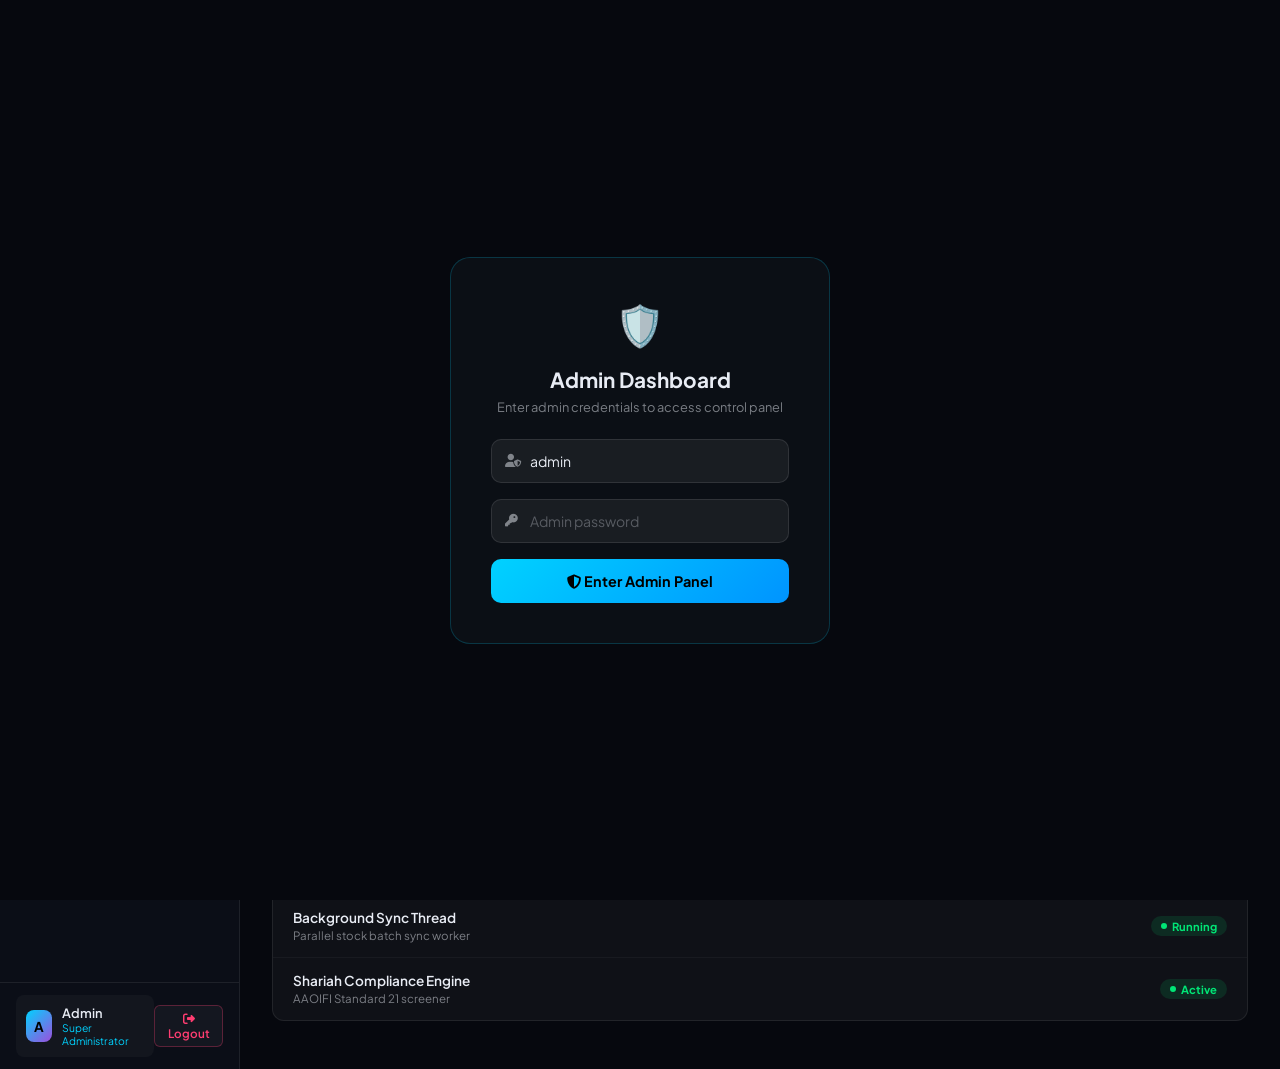
==== static/admin.html @ 538f329a "feat: Angel One WebSocket live streaming integration, secure admin credential storage, auto-populati" ====
<!DOCTYPE html>
<html lang="en">
<head>
    <meta charset="UTF-8">
    <meta name="viewport" content="width=device-width, initial-scale=1.0">
    <title>Admin Dashboard | Shariah Terminal</title>
    <link rel="preconnect" href="https://fonts.googleapis.com">
    <link href="https://fonts.googleapis.com/css2?family=Plus+Jakarta+Sans:wght@300;400;500;600;700;800&family=JetBrains+Mono:wght@400;500;600&display=swap" rel="stylesheet">
    <link rel="stylesheet" href="https://cdnjs.cloudflare.com/ajax/libs/font-awesome/6.4.0/css/all.min.css">
    <style>
        * { margin: 0; padding: 0; box-sizing: border-box; }
        :root {
            --bg: #06080e;
            --sidebar-bg: #0b0e17;
            --card: rgba(255,255,255,0.04);
            --card-border: rgba(255,255,255,0.08);
            --accent: #00d2ff;
            --green: #00e676;
            --red: #ff3d71;
            --purple: #9d4edd;
            --gold: #f9c74f;
            --text: #e8ecf4;
            --text-dim: rgba(232,236,244,0.5);
            --radius: 12px;
        }
        body {
            font-family: 'Plus Jakarta Sans', sans-serif;
            background: var(--bg);
            color: var(--text);
            min-height: 100vh;
            display: flex;
        }
        /* Login Gate Overlay */
        #adminLoginGate {
            position: fixed;
            inset: 0;
            background: var(--bg);
            z-index: 9999;
            display: flex;
            align-items: center;
            justify-content: center;
        }
        .admin-login-box {
            background: rgba(13, 17, 23, 0.9);
            border: 1px solid rgba(0, 210, 255, 0.2);
            border-radius: 20px;
            padding: 40px;
            width: 380px;
            text-align: center;
            backdrop-filter: blur(20px);
        }
        .admin-login-box h2 { font-size: 1.3rem; margin-bottom: 6px; }
        .admin-login-box p { font-size: 0.8rem; color: var(--text-dim); margin-bottom: 24px; }
        .admin-login-box .logo { font-size: 2.5rem; margin-bottom: 16px; }
        .admin-field {
            position: relative;
            margin-bottom: 16px;
        }
        .admin-field i { position: absolute; left: 14px; top: 50%; transform: translateY(-50%); color: var(--text-dim); font-size: 0.8rem; }
        .admin-field input {
            width: 100%;
            padding: 12px 14px 12px 38px;
            background: rgba(255,255,255,0.06);
            border: 1px solid rgba(255,255,255,0.1);
            border-radius: 10px;
            color: var(--text);
            font-family: inherit;
            font-size: 0.88rem;
            outline: none;
        }
        .admin-field input:focus { border-color: rgba(0, 210, 255, 0.4); }
        .admin-field input::placeholder { color: rgba(232,236,244,0.3); }
        .btn-admin-login {
            width: 100%;
            padding: 13px;
            background: linear-gradient(135deg, #00d2ff, #0094ff);
            border: none;
            border-radius: 10px;
            font-family: inherit;
            font-size: 0.9rem;
            font-weight: 700;
            color: #000;
            cursor: pointer;
            transition: all 0.2s;
        }
        .btn-admin-login:hover { transform: translateY(-2px); box-shadow: 0 8px 25px rgba(0,210,255,0.3); }
        .admin-err { font-size: 0.78rem; color: var(--red); margin-top: 12px; display: none; }
        /* Sidebar */
        .sidebar {
            width: 240px;
            min-height: 100vh;
            background: var(--sidebar-bg);
            border-right: 1px solid var(--card-border);
            display: flex;
            flex-direction: column;
            flex-shrink: 0;
        }
        .sidebar-brand {
            padding: 20px 20px 16px;
            border-bottom: 1px solid var(--card-border);
        }
        .sidebar-brand h1 { font-size: 1rem; font-weight: 800; letter-spacing: 0.04em; }
        .sidebar-brand h1 span { color: var(--accent); }
        .sidebar-brand p { font-size: 0.68rem; color: var(--text-dim); margin-top: 2px; }
        .sidebar-nav {
            padding: 12px 0;
            flex: 1;
        }
        .nav-section-label {
            font-size: 0.62rem;
            font-weight: 700;
            color: rgba(255,255,255,0.25);
            letter-spacing: 0.1em;
            text-transform: uppercase;
            padding: 12px 20px 6px;
        }
        .nav-item {
            display: flex;
            align-items: center;
            gap: 12px;
            padding: 10px 20px;
            font-size: 0.83rem;
            font-weight: 500;
            color: var(--text-dim);
            cursor: pointer;
            border-left: 3px solid transparent;
            transition: all 0.2s;
        }
        .nav-item:hover { background: rgba(255,255,255,0.04); color: var(--text); }
        .nav-item.active { color: var(--accent); border-left-color: var(--accent); background: rgba(0, 210, 255, 0.06); }
        .nav-item i { width: 16px; text-align: center; }
        .nav-badge {
            margin-left: auto;
            background: rgba(0, 210, 255, 0.15);
            color: var(--accent);
            font-size: 0.65rem;
            font-weight: 700;
            padding: 2px 7px;
            border-radius: 20px;
        }
        .nav-badge.red { background: rgba(255, 61, 113, 0.15); color: var(--red); }
        .nav-badge.green { background: rgba(0, 230, 118, 0.15); color: var(--green); }
        /* Sidebar footer */
        .sidebar-footer {
            padding: 16px 20px;
            border-top: 1px solid var(--card-border);
        }
        .admin-user-tag {
            display: flex;
            align-items: center;
            gap: 10px;
            padding: 10px;
            background: rgba(255,255,255,0.03);
            border-radius: 8px;
        }
        .admin-avatar { width: 32px; height: 32px; border-radius: 8px; background: linear-gradient(135deg, var(--accent), var(--purple)); display: flex; align-items: center; justify-content: center; font-size: 0.85rem; font-weight: 700; color: #000; }
        .admin-user-info .name { font-size: 0.8rem; font-weight: 600; }
        .admin-user-info .role { font-size: 0.65rem; color: var(--accent); }
        /* Main area */
        .main-content {
            flex: 1;
            overflow-y: auto;
            padding: 28px 32px;
            min-height: 100vh;
        }
        /* Page header */
        .page-header {
            display: flex;
            align-items: center;
            justify-content: space-between;
            margin-bottom: 28px;
        }
        .page-header h2 { font-size: 1.4rem; font-weight: 800; }
        .page-header p { font-size: 0.8rem; color: var(--text-dim); margin-top: 4px; }
        /* Sections */
        .admin-section { display: none; }
        .admin-section.active { display: block; }
        /* Stats cards */
        .stats-grid { display: grid; grid-template-columns: repeat(auto-fit, minmax(200px, 1fr)); gap: 16px; margin-bottom: 28px; }
        .stat-card {
            background: var(--card);
            border: 1px solid var(--card-border);
            border-radius: var(--radius);
            padding: 20px;
            display: flex;
            align-items: center;
            gap: 16px;
        }
        .stat-icon { width: 44px; height: 44px; border-radius: 10px; display: flex; align-items: center; justify-content: center; font-size: 1.1rem; flex-shrink: 0; }
        .icon-blue { background: rgba(0, 210, 255, 0.12); color: var(--accent); }
        .icon-green { background: rgba(0, 230, 118, 0.12); color: var(--green); }
        .icon-red { background: rgba(255, 61, 113, 0.12); color: var(--red); }
        .icon-purple { background: rgba(157, 78, 221, 0.12); color: var(--purple); }
        .icon-gold { background: rgba(249, 199, 79, 0.12); color: var(--gold); }
        .stat-info .val { font-size: 1.6rem; font-weight: 800; font-family: 'JetBrains Mono', monospace; }
        .stat-info .lbl { font-size: 0.72rem; color: var(--text-dim); margin-top: 2px; }
        /* Tables */
        .admin-card {
            background: var(--card);
            border: 1px solid var(--card-border);
            border-radius: var(--radius);
            overflow: hidden;
            margin-bottom: 20px;
        }
        .admin-card-header {
            padding: 16px 20px;
            border-bottom: 1px solid var(--card-border);
            display: flex;
            align-items: center;
            justify-content: space-between;
        }
        .admin-card-header h3 { font-size: 0.95rem; font-weight: 700; }
        .admin-card-header p { font-size: 0.75rem; color: var(--text-dim); margin-top: 3px; }
        .admin-table { width: 100%; border-collapse: collapse; }
        .admin-table th {
            padding: 10px 16px;
            text-align: left;
            font-size: 0.7rem;
            font-weight: 700;
            text-transform: uppercase;
            letter-spacing: 0.07em;
            color: var(--text-dim);
            background: rgba(0,0,0,0.2);
            border-bottom: 1px solid var(--card-border);
        }
        .admin-table td {
            padding: 12px 16px;
            font-size: 0.82rem;
            border-bottom: 1px solid rgba(255,255,255,0.04);
            vertical-align: middle;
        }
        .admin-table tr:last-child td { border-bottom: none; }
        .admin-table tr:hover td { background: rgba(255,255,255,0.02); }
        /* Status badges */
        .status-pill {
            display: inline-flex;
            align-items: center;
            gap: 5px;
            padding: 3px 10px;
            border-radius: 20px;
            font-size: 0.7rem;
            font-weight: 700;
        }
        .status-active { background: rgba(0, 230, 118, 0.12); color: var(--green); }
        .status-pending { background: rgba(249, 199, 79, 0.12); color: var(--gold); }
        .status-blocked { background: rgba(255, 61, 113, 0.12); color: var(--red); }
        .status-dot { width: 6px; height: 6px; border-radius: 50%; background: currentColor; }
        /* Buttons */
        .btn-sm {
            padding: 5px 12px;
            border: 1px solid rgba(255,255,255,0.1);
            border-radius: 6px;
            background: rgba(255,255,255,0.04);
            color: var(--text);
            font-size: 0.73rem;
            font-weight: 600;
            cursor: pointer;
            font-family: inherit;
            transition: all 0.2s;
        }
        .btn-sm:hover { background: rgba(255,255,255,0.08); }
        .btn-sm.green { border-color: rgba(0, 230, 118, 0.3); color: var(--green); }
        .btn-sm.green:hover { background: rgba(0, 230, 118, 0.1); }
        .btn-sm.red { border-color: rgba(255, 61, 113, 0.3); color: var(--red); }
        .btn-sm.red:hover { background: rgba(255, 61, 113, 0.1); }
        .btn-sm.blue { border-color: rgba(0, 210, 255, 0.3); color: var(--accent); }
        .btn-sm.blue:hover { background: rgba(0, 210, 255, 0.1); }
        .btn-sm.purple { border-color: rgba(168, 85, 247, 0.4); color: #c084fc; }
        .btn-sm.purple:hover { background: rgba(168, 85, 247, 0.15); }
        /* Filter Pills */
        .filter-pill {
            padding: 6px 14px;
            background: rgba(255,255,255,0.04);
            border: 1px solid rgba(255,255,255,0.08);
            border-radius: 20px;
            color: var(--text-dim);
            font-size: 0.76rem;
            font-weight: 600;
            cursor: pointer;
            transition: all 0.2s;
            display: inline-flex;
            align-items: center;
            gap: 6px;
        }
        .filter-pill:hover { background: rgba(255,255,255,0.08); color: var(--text); }
        .filter-pill.active { background: rgba(0,210,255,0.15); border-color: var(--accent); color: #fff; }
        .filter-pill .badge { background: rgba(255,255,255,0.1); padding: 1px 6px; border-radius: 10px; font-size: 0.68rem; }
        /* Toggle switch */
        .toggle-switch {
            position: relative;
            display: inline-block;
            width: 40px;
            height: 22px;
        }
        .toggle-switch input { opacity: 0; width: 0; height: 0; }
        .toggle-slider {
            position: absolute;
            inset: 0;
            background: rgba(255,255,255,0.1);
            border-radius: 20px;
            cursor: pointer;
            transition: 0.3s;
        }
        .toggle-slider:before {
            content: '';
            position: absolute;
            width: 16px; height: 16px;
            left: 3px; top: 3px;
            background: rgba(255,255,255,0.6);
            border-radius: 50%;
            transition: 0.3s;
        }
        .toggle-switch input:checked + .toggle-slider { background: rgba(0, 230, 118, 0.4); }
        .toggle-switch input:checked + .toggle-slider:before { transform: translateX(18px); background: var(--green); }
        /* Form controls */
        .ctrl-row {
            display: flex;
            align-items: center;
            gap: 16px;
            padding: 14px 20px;
            border-bottom: 1px solid rgba(255,255,255,0.04);
        }
        .ctrl-row:last-child { border-bottom: none; }
        .ctrl-info { flex: 1; }
        .ctrl-info .ctrl-label { font-size: 0.85rem; font-weight: 600; }
        .ctrl-info .ctrl-desc { font-size: 0.72rem; color: var(--text-dim); margin-top: 2px; }
        .ctrl-action { min-width: 120px; display: flex; justify-content: flex-end; align-items: center; gap: 8px; }
        /* Number input */
        .num-input {
            width: 80px;
            padding: 6px 10px;
            background: rgba(255,255,255,0.06);
            border: 1px solid rgba(255,255,255,0.1);
            border-radius: 7px;
            color: var(--text);
            font-family: 'JetBrains Mono', monospace;
            font-size: 0.85rem;
            text-align: center;
            outline: none;
        }
        .num-input:focus { border-color: rgba(0, 210, 255, 0.4); }
        /* Select */
        .admin-select {
            padding: 6px 10px;
            background: rgba(255,255,255,0.06);
            border: 1px solid rgba(255,255,255,0.1);
            border-radius: 7px;
            color: var(--text);
            font-family: inherit;
            font-size: 0.82rem;
            outline: none;
        }
        /* Color coded indicators */
        .indicator-pill {
            display: inline-flex;
            align-items: center;
            gap: 5px;
            padding: 4px 10px;
            border-radius: 20px;
            font-size: 0.72rem;
            font-weight: 600;
            border: 1px solid rgba(255,255,255,0.1);
            background: rgba(255,255,255,0.04);
        }
        .indicator-pill.enabled { border-color: rgba(0, 230, 118, 0.3); background: rgba(0, 230, 118, 0.08); color: var(--green); }
        .indicator-pill.disabled { border-color: rgba(255, 61, 113, 0.2); color: var(--text-dim); }
        /* Modal */
        .admin-modal-overlay {
            position: fixed;
            inset: 0;
            background: rgba(0,0,0,0.7);
            z-index: 1000;
            display: none;
            align-items: center;
            justify-content: center;
        }
        .admin-modal-overlay.open { display: flex; }
        .admin-modal {
            background: #0d1117;
            border: 1px solid var(--card-border);
            border-radius: 16px;
            padding: 28px;
            width: 480px;
            max-height: 85vh;
            overflow-y: auto;
        }
        .admin-modal h3 { font-size: 1.1rem; margin-bottom: 20px; }
        .modal-field { margin-bottom: 14px; }
        .modal-field label { display: block; font-size: 0.75rem; color: var(--text-dim); margin-bottom: 5px; font-weight: 600; }
        .modal-field input, .modal-field select, .modal-field textarea {
            width: 100%;
            padding: 10px 12px;
            background: rgba(255,255,255,0.06);
            border: 1px solid rgba(255,255,255,0.1);
            border-radius: 8px;
            color: var(--text);
            font-family: inherit;
            font-size: 0.85rem;
            outline: none;
        }
        .modal-field textarea { resize: vertical; min-height: 80px; }
        .modal-actions { display: flex; gap: 10px; justify-content: flex-end; margin-top: 20px; }
        .btn-modal { padding: 9px 20px; border-radius: 8px; font-family: inherit; font-size: 0.85rem; font-weight: 700; cursor: pointer; transition: all 0.2s; border: none; }
        .btn-modal.primary { background: var(--accent); color: #000; }
        .btn-modal.primary:hover { box-shadow: 0 4px 15px rgba(0,210,255,0.3); }
        .btn-modal.cancel { background: rgba(255,255,255,0.06); color: var(--text); }
        /* Search bar */
        .admin-search-bar {
            position: relative;
            margin-bottom: 16px;
        }
        .admin-search-bar i { position: absolute; left: 12px; top: 50%; transform: translateY(-50%); color: var(--text-dim); font-size: 0.85rem; }
        .admin-search-bar input {
            width: 100%;
            padding: 10px 12px 10px 36px;
            background: rgba(255,255,255,0.05);
            border: 1px solid rgba(255,255,255,0.08);
            border-radius: 8px;
            color: var(--text);
            font-family: inherit;
            font-size: 0.85rem;
            outline: none;
        }
        /* Log terminal */
        .log-terminal {
            background: #020408;
            border: 1px solid rgba(0, 210, 255, 0.15);
            border-radius: 10px;
            padding: 16px;
            font-family: 'JetBrains Mono', monospace;
            font-size: 0.75rem;
            height: 300px;
            overflow-y: auto;
            line-height: 1.7;
        }
        .log-line { margin-bottom: 2px; }
        .log-line .ts { color: rgba(0, 210, 255, 0.5); }
        .log-line .msg { color: rgba(232,236,244,0.7); }
        .log-line .msg.error { color: var(--red); }
        .log-line .msg.success { color: var(--green); }
        /* Top bar */
        .main-topbar {
            display: flex;
            align-items: center;
            justify-content: space-between;
            background: var(--card);
            border: 1px solid var(--card-border);
            border-radius: var(--radius);
            padding: 12px 20px;
            margin-bottom: 24px;
        }
        .server-status { display: flex; align-items: center; gap: 8px; font-size: 0.8rem; }
        .status-dot-pulse { width: 8px; height: 8px; border-radius: 50%; background: var(--green); box-shadow: 0 0 0 2px rgba(0, 230, 118, 0.2); animation: pulse 2s infinite; }
        @keyframes pulse { 0%, 100% { box-shadow: 0 0 0 2px rgba(0, 230, 118, 0.2); } 50% { box-shadow: 0 0 0 6px rgba(0, 230, 118, 0.05); } }
        .topbar-actions { display: flex; gap: 8px; }
        .topbar-btn {
            padding: 7px 14px;
            background: rgba(255,255,255,0.05);
            border: 1px solid rgba(255,255,255,0.09);
            border-radius: 8px;
            color: var(--text);
            font-family: inherit;
            font-size: 0.78rem;
            font-weight: 600;
            cursor: pointer;
            transition: all 0.2s;
        }
        .topbar-btn:hover { background: rgba(255,255,255,0.09); }
        .topbar-btn.danger { border-color: rgba(255, 61, 113, 0.3); color: var(--red); }
        .topbar-btn.danger:hover { background: rgba(255, 61, 113, 0.1); }
        /* Tab button group */
        .btn-group { display: flex; gap: 1px; }
        .btn-group .btn-sm:first-child { border-radius: 6px 0 0 6px; }
        .btn-group .btn-sm:last-child { border-radius: 0 6px 6px 0; }
        .btn-group .btn-sm { border-radius: 0; }
        /* Scrollbar */
        ::-webkit-scrollbar { width: 5px; height: 5px; }
        ::-webkit-scrollbar-track { background: transparent; }
        ::-webkit-scrollbar-thumb { background: rgba(255,255,255,0.1); border-radius: 4px; }

        @media (max-width: 900px) {
            body {
                flex-direction: column;
                width: 100%;
                max-width: 100vw;
                overflow-x: hidden;
            }
            .sidebar {
                width: 100%;
                min-height: auto;
                border-right: none;
                border-bottom: 1px solid var(--card-border);
                position: sticky;
                top: 0;
                z-index: 100;
                background: var(--sidebar-bg);
            }
            .sidebar-brand {
                padding: 12px 16px;
                display: flex;
                align-items: center;
                justify-content: space-between;
            }
            .sidebar-nav {
                display: flex;
                flex-direction: row;
                overflow-x: auto;
                -webkit-overflow-scrolling: touch;
                padding: 4px 10px;
                gap: 4px;
                scrollbar-width: none;
            }
            .sidebar-nav::-webkit-scrollbar { display: none; }
            .nav-section-label { display: none; }
            .nav-item {
                padding: 6px 12px;
                font-size: 0.76rem;
                border-left: none;
                border-bottom: 2px solid transparent;
                border-radius: 6px;
                white-space: nowrap;
                flex-shrink: 0;
            }
            .nav-item.active {
                border-bottom-color: var(--accent);
                border-left-color: transparent;
            }
            .sidebar-footer { display: none; }
            .main-content {
                padding: 14px 10px;
                width: 100%;
                max-width: 100vw;
                overflow-x: hidden;
            }
            .main-topbar {
                flex-direction: column;
                align-items: stretch;
                gap: 10px;
                padding: 12px;
                margin-bottom: 16px;
            }
            .topbar-actions {
                width: 100%;
                display: flex;
                flex-wrap: wrap;
                justify-content: space-between;
            }
            .stats-grid {
                grid-template-columns: repeat(2, 1fr) !important;
                gap: 8px !important;
                margin-bottom: 16px !important;
            }
            .stat-card {
                padding: 12px !important;
            }
            .stat-val {
                font-size: 1.3rem !important;
            }
            .admin-card {
                overflow-x: auto;
                -webkit-overflow-scrolling: touch;
            }
            .admin-table {
                min-width: 600px;
            }
            .admin-login-box {
                width: 92vw;
                max-width: 380px;
                padding: 24px 16px;
            }
            .admin-modal-box {
                width: 95vw;
                max-width: 95vw;
                padding: 16px;
            }
        }
        @media (max-width: 480px) {
            .stats-grid {
                grid-template-columns: 1fr !important;
            }
            .ctrl-row {
                flex-direction: column;
                align-items: flex-start;
                gap: 10px;
            }
            .ctrl-action {
                width: 100%;
                justify-content: flex-start;
            }
        }
    </style>
</head>
<body>

<!-- Admin Login Gate -->
<div id="adminLoginGate">
    <div class="admin-login-box">
        <div class="logo">🛡️</div>
        <h2>Admin Dashboard</h2>
        <p>Enter admin credentials to access control panel</p>
        <div class="admin-field">
            <i class="fa-solid fa-user-shield"></i>
            <input type="text" id="adminUser" placeholder="Admin username" value="admin">
        </div>
        <div class="admin-field">
            <i class="fa-solid fa-key"></i>
            <input type="password" id="adminPass" placeholder="Admin password" onkeydown="if(event.key==='Enter') doAdminLogin()">
        </div>
        <button class="btn-admin-login" onclick="doAdminLogin()">
            <i class="fa-solid fa-shield-halved"></i> Enter Admin Panel
        </button>
        <p class="admin-err" id="adminErr">❌ Wrong credentials. Default: admin / admin@shariah123</p>
    </div>
</div>

<!-- Sidebar -->
<nav class="sidebar">
    <div class="sidebar-brand">
        <h1>SHARIAH <span>ADMIN</span></h1>
        <p>Control Panel v2.0</p>
    </div>
    <div class="sidebar-nav">
        <div class="nav-section-label">Overview</div>
        <div class="nav-item active" onclick="showSection('dashboard')">
            <i class="fa-solid fa-gauge-high"></i> Dashboard
        </div>

        <div class="nav-section-label">Users</div>
        <div class="nav-item" onclick="showSection('users')">
            <i class="fa-solid fa-users"></i> Client Accounts
            <span class="nav-badge" id="userCountBadge">0</span>
        </div>
        <div class="nav-item" onclick="showSection('pending')">
            <i class="fa-solid fa-user-clock"></i> Pending Requests
            <span class="nav-badge red" id="pendingCountBadge">0</span>
        </div>
        <div class="nav-item" onclick="showSection('pricing')">
            <i class="fa-solid fa-tags"></i> Plans & Coupons
        </div>

        <div class="nav-section-label">Terminal Control</div>
        <div class="nav-item" onclick="showSection('indicators')">
            <i class="fa-solid fa-chart-line"></i> Indicators Control
        </div>
        <div class="nav-item" onclick="showSection('access')">
            <i class="fa-solid fa-sliders"></i> Access Settings
        </div>
        <div class="nav-item" onclick="showSection('stocks')">
            <i class="fa-solid fa-list-check"></i> Stock Management
        </div>

        <div class="nav-section-label">System</div>
        <div class="nav-item" onclick="showSection('logs')">
            <i class="fa-solid fa-terminal"></i> Live Logs
        </div>
        <div class="nav-item" onclick="showSection('config')">
            <i class="fa-solid fa-gear"></i> Configuration
        </div>
    </div>
    <div class="sidebar-footer" style="display:flex; align-items:center; justify-content:space-between; padding: 12px 16px;">
        <div class="admin-user-tag" style="margin-bottom:0;">
            <div class="admin-avatar">A</div>
            <div class="admin-user-info">
                <div class="name" id="sidebarAdminUser">Admin</div>
                <div class="role">Super Administrator</div>
            </div>
        </div>
        <button onclick="doAdminLogout()" class="btn-sm red" title="Logout from Admin Panel" style="padding: 5px 10px; cursor:pointer;">
            <i class="fa-solid fa-right-from-bracket"></i> Logout
        </button>
    </div>
</nav>

<!-- Main Content -->
<div class="main-content">
    <!-- Top bar -->
    <div class="main-topbar">
        <div class="server-status">
            <div class="status-dot-pulse"></div>
            <span>Server Running • http://127.0.0.1:8000</span>
            <span style="color:var(--text-dim); margin-left: 8px;" id="stockCountDisplay">—</span>
        </div>
        <div class="topbar-actions">
            <button class="topbar-btn" onclick="refreshDashboard()"><i class="fa-solid fa-arrows-rotate"></i> Refresh</button>
            <button class="topbar-btn danger" onclick="if(confirm('Restart sync?')) fetch('/api/admin/restart_sync',{method:'POST',headers:{...adminHeaders()}}).then(()=>alert('Sync restarted'))"><i class="fa-solid fa-rotate"></i> Restart Sync</button>
            <button class="topbar-btn danger" onclick="doAdminLogout()" style="background:rgba(255,61,113,0.15); border-color:var(--red); color:var(--red);"><i class="fa-solid fa-right-from-bracket"></i> Logout</button>
        </div>
    </div>

    <!-- Dashboard Section -->
    <div class="admin-section active" id="section-dashboard">
        <div class="page-header">
            <div>
                <h2>Dashboard</h2>
                <p>Real-time overview of the Shariah Terminal system</p>
            </div>
        </div>

        <div class="stats-grid">
            <div class="stat-card">
                <div class="stat-icon icon-blue"><i class="fa-solid fa-users"></i></div>
                <div class="stat-info">
                    <div class="val" id="statTotalUsers">—</div>
                    <div class="lbl">Registered Users</div>
                </div>
            </div>
            <div class="stat-card">
                <div class="stat-icon icon-green"><i class="fa-solid fa-user-check"></i></div>
                <div class="stat-info">
                    <div class="val" id="statActiveUsers">—</div>
                    <div class="lbl">Active Users</div>
                </div>
            </div>
            <div class="stat-card">
                <div class="stat-icon icon-gold"><i class="fa-solid fa-user-clock"></i></div>
                <div class="stat-info">
                    <div class="val" id="statPendingUsers">—</div>
                    <div class="lbl">Pending Approval</div>
                </div>
            </div>
            <div class="stat-card">
                <div class="stat-icon icon-purple"><i class="fa-solid fa-shield-halved"></i></div>
                <div class="stat-info">
                    <div class="val" id="statHalalStocks">—</div>
                    <div class="lbl">Halal Stocks</div>
                </div>
            </div>
            <div class="stat-card" onclick="showSection('users'); setUserFilter('online', document.getElementById('pillUserOnline'));" style="cursor:pointer;" title="Click to view online users">
                <div class="stat-icon icon-green"><i class="fa-solid fa-wifi"></i></div>
                <div class="stat-info">
                    <div class="val" id="statOnlineUsers">0</div>
                    <div class="lbl">🟢 Online in Terminal</div>
                </div>
            </div>
            <div class="stat-card">
                <div class="stat-icon icon-blue"><i class="fa-solid fa-database"></i></div>
                <div class="stat-info">
                    <div class="val" id="statTotalStocks">—</div>
                    <div class="lbl">Total Stocks</div>
                </div>
            </div>
        </div>

        <!-- Live Active Users Card -->
        <div class="admin-card" style="margin-bottom: 20px;">
            <div class="admin-card-header">
                <div>
                    <h3><i class="fa-solid fa-circle" style="color: #00e676; font-size: 0.75rem;"></i> Active Terminal Users (Live Right Now)</h3>
                    <p>Clients currently logged in and actively viewing the live market terminal</p>
                </div>
                <button class="btn-sm green" onclick="loadUsers()"><i class="fa-solid fa-rotate"></i> Refresh</button>
            </div>
            <div id="liveOnlineUsersBox" style="padding: 16px 20px;">
                <div style="color:var(--text-dim); font-size:0.85rem;"><i class="fa-solid fa-moon"></i> Checking active users...</div>
            </div>
        </div>

        <!-- Quick actions -->
        <div class="admin-card" style="margin-bottom: 20px;">
            <div class="admin-card-header">
                <div>
                    <h3><i class="fa-solid fa-bolt" style="color: var(--gold);"></i> Quick Actions</h3>
                    <p>Common admin operations</p>
                </div>
            </div>
            <div style="padding: 20px; display: flex; gap: 12px; flex-wrap: wrap;">
                <button class="btn-sm blue" onclick="showSection('users')"><i class="fa-solid fa-users"></i> Manage Users</button>
                <button class="btn-sm green" onclick="showAddUser()"><i class="fa-solid fa-user-plus"></i> Add New User</button>
                <button class="btn-sm blue" onclick="showSection('indicators')"><i class="fa-solid fa-chart-line"></i> Control Indicators</button>
                <button class="btn-sm" onclick="showSection('logs')"><i class="fa-solid fa-terminal"></i> View Logs</button>
                <button class="btn-sm" onclick="syncStocks()"><i class="fa-solid fa-rotate"></i> Sync Stocks Now</button>
            </div>
        </div>

        <!-- System Status -->
        <div class="admin-card">
            <div class="admin-card-header">
                <div><h3>System Status</h3></div>
            </div>
            <div id="systemStatusRows">
                <div class="ctrl-row">
                    <div class="ctrl-info">
                        <div class="ctrl-label">Market Data Feed</div>
                        <div class="ctrl-desc">Yahoo Finance + NSE live price sync</div>
                    </div>
                    <div class="ctrl-action">
                        <span class="status-pill status-active" id="feedStatus"><span class="status-dot"></span> Live</span>
                    </div>
                </div>
                <div class="ctrl-row">
                    <div class="ctrl-info">
                        <div class="ctrl-label">Angel One SmartAPI</div>
                        <div class="ctrl-desc">WebSocket live tick feed</div>
                    </div>
                    <div class="ctrl-action">
                        <span class="status-pill status-pending" id="angelStatus"><span class="status-dot"></span> Not Connected</span>
                    </div>
                </div>
                <div class="ctrl-row">
                    <div class="ctrl-info">
                        <div class="ctrl-label">Background Sync Thread</div>
                        <div class="ctrl-desc">Parallel stock batch sync worker</div>
                    </div>
                    <div class="ctrl-action">
                        <span class="status-pill status-active"><span class="status-dot"></span> Running</span>
                    </div>
                </div>
                <div class="ctrl-row">
                    <div class="ctrl-info">
                        <div class="ctrl-label">Shariah Compliance Engine</div>
                        <div class="ctrl-desc">AAOIFI Standard 21 screener</div>
                    </div>
                    <div class="ctrl-action">
                        <span class="status-pill status-active"><span class="status-dot"></span> Active</span>
                    </div>
                </div>
            </div>
        </div>
    </div>

    <!-- Users Section -->
    <div class="admin-section" id="section-users">
        <div class="page-header">
            <div>
                <h2>Client Accounts & Subscriptions</h2>
                <p>Track Free Trials, Paid memberships, Live active users, and adjust client plan validity</p>
            </div>
            <button class="topbar-btn" onclick="showAddUser()"><i class="fa-solid fa-user-plus"></i> Add User</button>
        </div>

        <!-- User Category Filter Pills -->
        <div class="user-filter-pills" style="display: flex; gap: 8px; margin-bottom: 16px; flex-wrap: wrap;">
            <button class="filter-pill active" id="pillUserAll" onclick="setUserFilter('all', this)">All Users <span id="countAllUsers" class="badge">0</span></button>
            <button class="filter-pill" id="pillUserTrial" onclick="setUserFilter('trial', this)"><i class="fa-solid fa-seedling" style="color:var(--green);"></i> Free Trials <span id="countTrialUsers" class="badge">0</span></button>
            <button class="filter-pill" id="pillUserPaid" onclick="setUserFilter('paid', this)"><i class="fa-solid fa-credit-card" style="color:var(--accent);"></i> Paid Members <span id="countPaidUsers" class="badge">0</span></button>
            <button class="filter-pill" id="pillUserOnline" onclick="setUserFilter('online', this)"><i class="fa-solid fa-circle" style="color:#00e676; font-size:0.6rem;"></i> Online Now <span id="countOnlineUsers" class="badge">0</span></button>
            <button class="filter-pill" id="pillUserPending" onclick="setUserFilter('pending', this)"><i class="fa-solid fa-clock" style="color:var(--gold);"></i> Pending Approval <span id="countPendingUsers" class="badge">0</span></button>
            <button class="filter-pill" id="pillUserExpired" onclick="setUserFilter('expired', this)"><i class="fa-solid fa-ban" style="color:var(--red);"></i> Expired <span id="countExpiredUsers" class="badge">0</span></button>
        </div>

        <div class="admin-search-bar">
            <i class="fa-solid fa-magnifying-glass"></i>
            <input type="text" placeholder="Search users by name, email or phone..." oninput="filterUsers(this.value)">
        </div>
        <div class="admin-card">
            <table class="admin-table" id="usersTable">
                <thead>
                    <tr>
                        <th>User</th>
                        <th>Contact</th>
                        <th>Plan & Type</th>
                        <th>Validity / Days Left</th>
                        <th>Live Activity</th>
                        <th>Status</th>
                        <th>Actions</th>
                    </tr>
                </thead>
                <tbody id="usersTableBody">
                    <tr><td colspan="7" style="text-align:center; color:var(--text-dim); padding: 30px;">Loading users...</td></tr>
                </tbody>
            </table>
        </div>
    </div>

    <!-- Pending Section -->
    <div class="admin-section" id="section-pending">
        <div class="page-header">
            <div>
                <h2>Pending Requests</h2>
                <p>New users waiting for approval</p>
            </div>
        </div>
        <div class="admin-card">
            <div class="admin-card-header">
                <div><h3><i class="fa-solid fa-user-clock" style="color:var(--gold);"></i> Pending Registration Requests</h3></div>
            </div>
            <table class="admin-table">
                <thead>
                    <tr><th>Name</th><th>Email</th><th>Phone</th><th>Requested</th><th>Actions</th></tr>
                </thead>
                <tbody id="pendingTableBody">
                    <tr><td colspan="5" style="text-align:center; color:var(--text-dim); padding: 30px;">Loading...</td></tr>
                </tbody>
            </table>
        </div>

        <div class="admin-card" style="margin-top: 20px;">
            <div class="admin-card-header">
                <div><h3><i class="fa-solid fa-indian-rupee-sign" style="color:var(--green);"></i> Purchase Requests (Pricing Page)</h3>
                <p>Users who submitted plan purchase requests from the pricing page</p></div>
                <button class="btn-sm blue" onclick="loadPurchases()"><i class="fa-solid fa-rotate"></i> Refresh</button>
            </div>
            <table class="admin-table">
                <thead>
                    <tr><th>Name</th><th>Email</th><th>Plan</th><th>Amount</th><th>Date</th><th>Status</th><th>Actions</th></tr>
                </thead>
                <tbody id="purchasesTableBody">
                    <tr><td colspan="7" style="text-align:center; color:var(--text-dim); padding: 30px;">Loading...</td></tr>
                </tbody>
            </table>
        </div>
    </div>

    <!-- Plans & Coupons Section -->
    <div class="admin-section" id="section-pricing">
        <div class="page-header">
            <div>
                <h2>Plans & Pricing Management</h2>
                <p>Customize base subscription rates and manage discount coupons</p>
            </div>
            <button class="topbar-btn" onclick="saveAdminPricing()"><i class="fa-solid fa-floppy-disk"></i> Save Plan Prices</button>
        </div>

        <!-- Plan Prices Editor -->
        <div class="admin-card" style="margin-bottom: 24px;">
            <div class="admin-card-header">
                <div>
                    <h3><i class="fa-solid fa-tags" style="color: var(--accent);"></i> Base Plan Prices</h3>
                    <p>Prices displayed on the public /pricing page</p>
                </div>
            </div>
            <div style="padding: 20px; display: grid; grid-template-columns: repeat(auto-fit, minmax(220px, 1fr)); gap: 16px;">
                <!-- Free Trial -->
                <div style="background: rgba(255,255,255,0.03); border: 1px solid var(--card-border); border-radius: 10px; padding: 16px;">
                    <div style="font-weight: 700; color: var(--green); margin-bottom: 12px; font-size: 0.95rem;">🌱 Free Trial</div>
                    <label style="font-size: 0.72rem; color: var(--text-dim); display: block; margin-bottom: 4px;">Trial Duration (Days)</label>
                    <input type="number" id="priceTrialDays" value="7" style="width: 100%; padding: 8px 12px; background: var(--card-bg); color: var(--text); border: 1px solid var(--card-border); border-radius: 6px;">
                </div>

                <!-- Basic Plan -->
                <div style="background: rgba(255,255,255,0.03); border: 1px solid var(--card-border); border-radius: 10px; padding: 16px;">
                    <div style="font-weight: 700; color: var(--accent); margin-bottom: 12px; font-size: 0.95rem;">⚡ Basic Plan</div>
                    <label style="font-size: 0.72rem; color: var(--text-dim); display: block; margin-bottom: 4px;">Monthly Rate (₹)</label>
                    <input type="number" id="priceBasicMonthly" value="499" style="width: 100%; padding: 8px 12px; background: var(--card-bg); color: var(--text); border: 1px solid var(--card-border); border-radius: 6px; margin-bottom: 8px;">
                    <label style="font-size: 0.72rem; color: var(--text-dim); display: block; margin-bottom: 4px;">Yearly Rate (₹)</label>
                    <input type="number" id="priceBasicYearly" value="4188" style="width: 100%; padding: 8px 12px; background: var(--card-bg); color: var(--text); border: 1px solid var(--card-border); border-radius: 6px;">
                </div>

                <!-- Pro Plan -->
                <div style="background: rgba(255,255,255,0.03); border: 1px solid var(--card-border); border-radius: 10px; padding: 16px;">
                    <div style="font-weight: 700; color: var(--gold); margin-bottom: 12px; font-size: 0.95rem;">🏆 Pro Plan</div>
                    <label style="font-size: 0.72rem; color: var(--text-dim); display: block; margin-bottom: 4px;">Monthly Rate (₹)</label>
                    <input type="number" id="priceProMonthly" value="999" style="width: 100%; padding: 8px 12px; background: var(--card-bg); color: var(--text); border: 1px solid var(--card-border); border-radius: 6px; margin-bottom: 8px;">
                    <label style="font-size: 0.72rem; color: var(--text-dim); display: block; margin-bottom: 4px;">Yearly Rate (₹)</label>
                    <input type="number" id="priceProYearly" value="8388" style="width: 100%; padding: 8px 12px; background: var(--card-bg); color: var(--text); border: 1px solid var(--card-border); border-radius: 6px;">
                </div>

                <!-- Elite VIP Plan -->
                <div style="background: rgba(255,255,255,0.03); border: 1px solid var(--card-border); border-radius: 10px; padding: 16px;">
                    <div style="font-weight: 700; color: var(--purple); margin-bottom: 12px; font-size: 0.95rem;">💎 Elite VIP Plan</div>
                    <label style="font-size: 0.72rem; color: var(--text-dim); display: block; margin-bottom: 4px;">Monthly Rate (₹)</label>
                    <input type="number" id="priceEliteMonthly" value="1999" style="width: 100%; padding: 8px 12px; background: var(--card-bg); color: var(--text); border: 1px solid var(--card-border); border-radius: 6px; margin-bottom: 8px;">
                    <label style="font-size: 0.72rem; color: var(--text-dim); display: block; margin-bottom: 4px;">Yearly Rate (₹)</label>
                    <input type="number" id="priceEliteYearly" value="16788" style="width: 100%; padding: 8px 12px; background: var(--card-bg); color: var(--text); border: 1px solid var(--card-border); border-radius: 6px;">
                </div>
            </div>
        </div>

        <!-- Coupons Manager -->
        <div class="admin-card">
            <div class="admin-card-header">
                <div>
                    <h3><i class="fa-solid fa-ticket" style="color: var(--accent);"></i> Discount Coupons</h3>
                    <p>Create promotional codes for clients on the pricing page</p>
                </div>
            </div>
            
            <div style="padding: 20px; border-bottom: 1px solid var(--card-border); background: rgba(0,210,255,0.03);">
                <div style="display: flex; gap: 12px; flex-wrap: wrap; align-items: flex-end;">
                    <div style="flex: 1; min-width: 140px;">
                        <label style="font-size: 0.72rem; color: var(--text-dim); display: block; margin-bottom: 4px;">Coupon Code</label>
                        <input type="text" id="newCouponCode" placeholder="e.g. HALAL30" style="width: 100%; text-transform: uppercase; padding: 8px 12px; background: var(--card-bg); color: var(--text); border: 1px solid var(--card-border); border-radius: 6px;">
                    </div>
                    <div style="width: 130px;">
                        <label style="font-size: 0.72rem; color: var(--text-dim); display: block; margin-bottom: 4px;">Discount Type</label>
                        <select id="newCouponType" style="width: 100%; padding: 8px 12px; background: var(--card-bg); color: var(--text); border: 1px solid var(--card-border); border-radius: 6px;">
                            <option value="percent">Percentage (%)</option>
                            <option value="flat">Flat Cash (₹)</option>
                        </select>
                    </div>
                    <div style="width: 120px;">
                        <label style="font-size: 0.72rem; color: var(--text-dim); display: block; margin-bottom: 4px;">Discount Value</label>
                        <input type="number" id="newCouponVal" placeholder="20" style="width: 100%; padding: 8px 12px; background: var(--card-bg); color: var(--text); border: 1px solid var(--card-border); border-radius: 6px;">
                    </div>
                    <button class="btn-sm green" onclick="createCoupon()" style="height: 36px; padding: 0 16px;"><i class="fa-solid fa-plus"></i> Add Coupon</button>
                </div>
            </div>

            <table class="admin-table">
                <thead>
                    <tr>
                        <th>Code</th>
                        <th>Discount</th>
                        <th>Applies To</th>
                        <th>Status</th>
                        <th>Actions</th>
                    </tr>
                </thead>
                <tbody id="couponsTableBody">
                    <tr><td colspan="5" style="text-align:center; color:var(--text-dim); padding: 30px;">Loading coupons...</td></tr>
                </tbody>
            </table>
        </div>
    </div>


    <!-- Indicators Control -->
    <div class="admin-section" id="section-indicators">
        <div class="page-header">
            <div>
                <h2>Indicators Control</h2>
                <p>Control which technical indicators are shown to clients</p>
            </div>
            <button class="topbar-btn" onclick="saveIndicatorSettings()"><i class="fa-solid fa-floppy-disk"></i> Save Settings</button>
        </div>
        <div class="admin-card">
            <div class="admin-card-header">
                <div>
                    <h3>Technical Indicators Visibility</h3>
                    <p>Toggle which indicators are available in the terminal for clients</p>
                </div>
            </div>
            <div id="indicatorControls">
                <!-- Dynamically rendered -->
            </div>
        </div>

        <div class="admin-card" style="margin-top: 20px;">
            <div class="admin-card-header">
                <div>
                    <h3>Default Filters on Login</h3>
                    <p>What filters are pre-selected when a user opens the terminal</p>
                </div>
            </div>
            <div>
                <div class="ctrl-row">
                    <div class="ctrl-info">
                        <div class="ctrl-label">Default Shariah Filter</div>
                        <div class="ctrl-desc">What Shariah tab is selected by default</div>
                    </div>
                    <div class="ctrl-action">
                        <select class="admin-select" id="defaultShariah">
                            <option value="HALAL">100% Halal Only</option>
                            <option value="ALL">All Equities</option>
                        </select>
                    </div>
                </div>
                <div class="ctrl-row">
                    <div class="ctrl-info">
                        <div class="ctrl-label">Default Time Frame</div>
                        <div class="ctrl-desc">Default chart time frame shown to users</div>
                    </div>
                    <div class="ctrl-action">
                        <select class="admin-select" id="defaultTimeframe">
                            <option value="1d">1 Day (Daily)</option>
                            <option value="1w">1 Week (Weekly)</option>
                            <option value="1m">1 Month (Monthly)</option>
                        </select>
                    </div>
                </div>
                <div class="ctrl-row">
                    <div class="ctrl-info">
                        <div class="ctrl-label">Show Portfolio Feature</div>
                        <div class="ctrl-desc">Allow clients to track their portfolio</div>
                    </div>
                    <div class="ctrl-action">
                        <label class="toggle-switch">
                            <input type="checkbox" id="showPortfolio" checked>
                            <span class="toggle-slider"></span>
                        </label>
                    </div>
                </div>
                <div class="ctrl-row">
                    <div class="ctrl-info">
                        <div class="ctrl-label">Show Angel One Login Button</div>
                        <div class="ctrl-desc">Let clients connect their own Angel One account</div>
                    </div>
                    <div class="ctrl-action">
                        <label class="toggle-switch">
                            <input type="checkbox" id="showAngelLogin" checked>
                            <span class="toggle-slider"></span>
                        </label>
                    </div>
                </div>
            </div>
        </div>
    </div>

    <!-- Access Settings -->
    <div class="admin-section" id="section-access">
        <div class="page-header">
            <div>
                <h2>Access Settings</h2>
                <p>Control client limits and access restrictions</p>
            </div>
            <button class="topbar-btn" onclick="saveAccessSettings()"><i class="fa-solid fa-floppy-disk"></i> Save</button>
        </div>
        <div class="admin-card">
            <div class="ctrl-row">
                <div class="ctrl-info">
                    <div class="ctrl-label">Max Concurrent Users</div>
                    <div class="ctrl-desc">Maximum number of users that can be logged in at the same time</div>
                </div>
                <div class="ctrl-action">
                    <input type="number" class="num-input" id="maxUsers" value="50" min="1" max="500">
                </div>
            </div>
            <div class="ctrl-row">
                <div class="ctrl-info">
                    <div class="ctrl-label">Session Timeout (minutes)</div>
                    <div class="ctrl-desc">Auto-logout users after inactivity</div>
                </div>
                <div class="ctrl-action">
                    <input type="number" class="num-input" id="sessionTimeout" value="480" min="30">
                </div>
            </div>
            <div class="ctrl-row">
                <div class="ctrl-info">
                    <div class="ctrl-label">Require Login to Access Terminal</div>
                    <div class="ctrl-desc">If disabled, anyone can access the terminal without login</div>
                </div>
                <div class="ctrl-action">
                    <label class="toggle-switch">
                        <input type="checkbox" id="requireLogin" checked>
                        <span class="toggle-slider"></span>
                    </label>
                </div>
            </div>
            <div class="ctrl-row">
                <div class="ctrl-info">
                    <div class="ctrl-label">Allow Self-Registration</div>
                    <div class="ctrl-desc">Let users register themselves (admin approval required)</div>
                </div>
                <div class="ctrl-action">
                    <label class="toggle-switch">
                        <input type="checkbox" id="allowRegister" checked>
                        <span class="toggle-slider"></span>
                    </label>
                </div>
            </div>
            <div class="ctrl-row">
                <div class="ctrl-info">
                    <div class="ctrl-label">Stock Data Limit Per User</div>
                    <div class="ctrl-desc">Max stocks visible per session (0 = unlimited)</div>
                </div>
                <div class="ctrl-action">
                    <input type="number" class="num-input" id="stockLimit" value="0" min="0">
                </div>
            </div>
        </div>

        <div class="admin-card" style="margin-top: 20px;">
            <div class="admin-card-header">
                <div>
                    <h3>Subscription Plans</h3>
                    <p>Define different access tiers for clients</p>
                </div>
                <button class="btn-sm blue" onclick="showAddPlan()"><i class="fa-solid fa-plus"></i> Add Plan</button>
            </div>
            <table class="admin-table">
                <thead>
                    <tr><th>Plan Name</th><th>Stocks Limit</th><th>Indicators</th><th>Portfolio</th><th>Actions</th></tr>
                </thead>
                <tbody id="plansTableBody">
                    <tr>
                        <td><strong>Free Trial</strong></td>
                        <td>100</td>
                        <td><span class="indicator-pill enabled">Basic</span></td>
                        <td><span class="status-pill status-blocked">No</span></td>
                        <td><button class="btn-sm" onclick="editPlan('trial')">Edit</button></td>
                    </tr>
                    <tr>
                        <td><strong>Basic</strong></td>
                        <td>500</td>
                        <td><span class="indicator-pill enabled">EMA, RSI, MACD</span></td>
                        <td><span class="status-pill status-active">Yes</span></td>
                        <td><button class="btn-sm" onclick="editPlan('basic')">Edit</button></td>
                    </tr>
                    <tr>
                        <td><strong>Pro</strong></td>
                        <td>Unlimited</td>
                        <td><span class="indicator-pill enabled">All Indicators</span></td>
                        <td><span class="status-pill status-active">Yes</span></td>
                        <td><button class="btn-sm" onclick="editPlan('pro')">Edit</button></td>
                    </tr>
                </tbody>
            </table>
        </div>
    </div>

    <!-- Stock Management -->
    <div class="admin-section" id="section-stocks">
        <div class="page-header">
            <div>
                <h2>Stock Management</h2>
                <p>Control which stocks are in the Shariah universe</p>
            </div>
            <button class="topbar-btn" onclick="syncStocks()"><i class="fa-solid fa-rotate"></i> Sync Stocks</button>
        </div>
        <div class="stats-grid" style="grid-template-columns: repeat(3, 1fr);">
            <div class="stat-card">
                <div class="stat-icon icon-blue"><i class="fa-solid fa-database"></i></div>
                <div class="stat-info">
                    <div class="val" id="stockTotal2">—</div>
                    <div class="lbl">Total Stocks</div>
                </div>
            </div>
            <div class="stat-card">
                <div class="stat-icon icon-green"><i class="fa-solid fa-check-circle"></i></div>
                <div class="stat-info">
                    <div class="val" id="stockHalal2">—</div>
                    <div class="lbl">Halal Verified</div>
                </div>
            </div>
            <div class="stat-card">
                <div class="stat-icon icon-red"><i class="fa-solid fa-ban"></i></div>
                <div class="stat-info">
                    <div class="val" id="stockNotHalal2">—</div>
                    <div class="lbl">Non-Compliant</div>
                </div>
            </div>
        </div>
        <div class="admin-card">
            <div class="admin-card-header">
                <div><h3>Sector Control</h3><p>Enable/disable entire sectors from appearing in the terminal</p></div>
            </div>
            <div id="sectorControls">Loading sectors...</div>
        </div>
    </div>

    <!-- Logs Section -->
    <div class="admin-section" id="section-logs">
        <div class="page-header">
            <div>
                <h2>Live Logs</h2>
                <p>Server and sync activity log stream</p>
            </div>
            <button class="topbar-btn" onclick="clearLogs()"><i class="fa-solid fa-trash"></i> Clear</button>
        </div>
        <div class="admin-card">
            <div class="admin-card-header">
                <div><h3>Server Activity Log</h3></div>
            </div>
            <div style="padding: 16px;">
                <div class="log-terminal" id="logTerminal">
                    <div class="log-line"><span class="ts">[14:07:01] </span><span class="msg success">✅ Background Sync Active for 2457 Shariah Stocks</span></div>
                    <div class="log-line"><span class="ts">[14:07:02] </span><span class="msg">Server started on http://127.0.0.1:8000</span></div>
                    <div class="log-line"><span class="ts">[14:07:05] </span><span class="msg">WebSocket connected: /ws/live</span></div>
                </div>
            </div>
        </div>
    </div>

    <!-- Config Section -->
    <div class="admin-section" id="section-config">
        <div class="page-header">
            <div>
                <h2>Configuration</h2>
                <p>System configuration and admin password</p>
            </div>
            <button class="topbar-btn" onclick="saveConfig()"><i class="fa-solid fa-floppy-disk"></i> Save Config</button>
        </div>
        <div class="admin-card">
            <div class="admin-card-header">
                <div><h3>Admin Credentials</h3></div>
            </div>
            <div>
                <div class="ctrl-row">
                    <div class="ctrl-info">
                        <div class="ctrl-label">Admin Username</div>
                    </div>
                    <div class="ctrl-action" style="min-width: 200px;">
                        <input type="text" class="num-input" style="width: 180px;" id="cfgAdminUser" value="admin">
                    </div>
                </div>
                <div class="ctrl-row">
                    <div class="ctrl-info">
                        <div class="ctrl-label">Admin Password</div>
                    </div>
                    <div class="ctrl-action" style="min-width: 200px;">
                        <input type="password" class="num-input" style="width: 180px;" id="cfgAdminPass" placeholder="New password...">
                    </div>
                </div>
                <div class="ctrl-row">
                    <div class="ctrl-info">
                        <div class="ctrl-label">Terminal App Title</div>
                    </div>
                    <div class="ctrl-action" style="min-width: 200px;">
                        <input type="text" class="num-input" style="width: 180px;" id="cfgAppTitle" value="Shariah Terminal">
                    </div>
                </div>
            </div>
        </div>

        <div class="admin-card" style="margin-top: 20px;">
            <div class="admin-card-header">
                <div>
                    <h3><i class="fa-solid fa-plug-circle-bolt" style="color:var(--accent);"></i> Angel One SmartAPI Configuration</h3>
                    <p>Connect your Angel One account via 32-character TOTP Secret (Auto) or 6-digit live OTP (Manual)</p>
                </div>
            </div>
            <div>
                <div class="ctrl-row">
                    <div class="ctrl-info">
                        <div class="ctrl-label">SmartAPI Key</div>
                        <div class="ctrl-desc">Angel One SmartAPI Key (from smartapi.angelone.in)</div>
                    </div>
                    <div class="ctrl-action" style="min-width: 280px; gap: 6px;">
                        <input type="password" class="num-input" style="width: 220px;" id="cfgApiKey" placeholder="Angel One API Key">
                        <button class="btn-sm" onclick="toggleField('cfgApiKey',this)"><i class="fa-solid fa-eye"></i></button>
                    </div>
                </div>
                <div class="ctrl-row">
                    <div class="ctrl-info">
                        <div class="ctrl-label">Client ID (Username)</div>
                        <div class="ctrl-desc">Angel One Trading Client ID (e.g. M163733)</div>
                    </div>
                    <div class="ctrl-action" style="min-width: 280px;">
                        <input type="text" class="num-input" style="width: 240px;" id="cfgClientId" placeholder="e.g. M163733">
                    </div>
                </div>
                <div class="ctrl-row">
                    <div class="ctrl-info">
                        <div class="ctrl-label">4-Digit MPIN / Password</div>
                        <div class="ctrl-desc">Your login PIN</div>
                    </div>
                    <div class="ctrl-action" style="min-width: 280px; gap: 6px;">
                        <input type="password" class="num-input" style="width: 220px;" id="cfgPin" placeholder="4-digit PIN">
                        <button class="btn-sm" onclick="toggleField('cfgPin',this)"><i class="fa-solid fa-eye"></i></button>
                    </div>
                </div>

                <!-- Option A: 32-Character Secret Key -->
                <div class="ctrl-row" style="background: rgba(0,210,255,0.03); border-top: 1px solid rgba(0,210,255,0.12); border-bottom: 1px solid rgba(0,210,255,0.12);">
                    <div class="ctrl-info">
                        <div class="ctrl-label" style="color:var(--accent); font-weight:700;"><i class="fa-solid fa-key"></i> Option 1: 32-Character TOTP Secret Key (Auto-Login)</div>
                        <div class="ctrl-desc">Base32 Secret key from Angel One TOTP QR setup. Server auto-generates TOTP every time — no manual OTP needed!</div>
                    </div>
                    <div class="ctrl-action" style="min-width: 280px; gap:6px;">
                        <input type="password" class="num-input" style="width: 220px;" id="cfgTotp" placeholder="32-char BASE32 key (e.g. JBSWY3...)">
                        <button class="btn-sm" onclick="toggleField('cfgTotp',this)"><i class="fa-solid fa-eye"></i></button>
                    </div>
                </div>

                <!-- Option B: 6-Digit Live OTP -->
                <div class="ctrl-row" style="background: rgba(0,230,118,0.03); border-bottom: 1px solid rgba(0,230,118,0.12);">
                    <div class="ctrl-info">
                        <div class="ctrl-label" style="color:var(--green); font-weight:700;"><i class="fa-solid fa-mobile-screen"></i> Option 2: 6-Digit Live OTP (Quick Manual Connect)</div>
                        <div class="ctrl-desc">Current 6-digit code from Google Authenticator / Angel One app.</div>
                    </div>
                    <div class="ctrl-action" style="min-width: 280px;">
                        <input type="text" class="num-input" style="width: 140px; font-weight:700; letter-spacing:2px; font-size:1rem;" id="cfgTotpCode" placeholder="6-digit OTP" maxlength="6">
                    </div>
                </div>

                <!-- Action buttons -->
                <div style="padding: 16px 20px; display:flex; gap:12px; flex-wrap:wrap; align-items:center;">
                    <button class="btn-sm blue" onclick="connectAngelWithSecret()" style="padding: 8px 16px; font-size:0.8rem;">
                        <i class="fa-solid fa-bolt"></i> Connect with 32-Char Secret Key
                    </button>
                    <button class="btn-sm green" onclick="connectAngelWithOtp()" style="padding: 8px 16px; font-size:0.8rem;">
                        <i class="fa-solid fa-plug"></i> Connect with 6-Digit Live OTP
                    </button>
                    <button class="btn-sm" onclick="saveCredsOnly()" style="padding: 8px 16px; font-size:0.8rem;">
                        <i class="fa-solid fa-floppy-disk"></i> Save Details Only
                    </button>
                </div>
                <div id="angelConnectResult" style="margin: 0 20px 16px; padding: 10px 14px; border-radius: 8px; font-size: 0.82rem; display: none;"></div>
            </div>
        </div>
    </div>
</div>

<!-- Add User Modal -->
<div class="admin-modal-overlay" id="addUserModal">
    <div class="admin-modal">
        <h3><i class="fa-solid fa-user-plus"></i> Add New User</h3>
        <div class="modal-field">
            <label>Full Name</label>
            <input type="text" id="newUserName" placeholder="Mohammed Ali Khan">
        </div>
        <div class="modal-field">
            <label>Email Address</label>
            <input type="email" id="newUserEmail" placeholder="user@email.com">
        </div>
        <div class="modal-field">
            <label>Phone Number</label>
            <input type="tel" id="newUserPhone" placeholder="9876543210">
        </div>
        <div class="modal-field">
            <label>Password</label>
            <input type="text" id="newUserPassword" placeholder="Temporary password">
        </div>
        <div class="modal-field">
            <label>Plan</label>
            <select id="newUserPlan">
                <option value="trial">Free Trial</option>
                <option value="basic">Basic</option>
                <option value="pro" selected>Pro</option>
            </select>
        </div>
        <div class="modal-field">
            <label>Status</label>
            <select id="newUserStatus">
                <option value="active" selected>Active</option>
                <option value="pending">Pending</option>
                <option value="blocked">Blocked</option>
            </select>
        </div>
        <div class="modal-actions">
            <button class="btn-modal cancel" onclick="closeModal('addUserModal')">Cancel</button>
            <button class="btn-modal primary" onclick="addUser()"><i class="fa-solid fa-check"></i> Create User</button>
        </div>
    </div>
</div>

<!-- Edit Plan & Validity Modal -->
<div class="admin-modal-overlay" id="planModal">
    <div class="admin-modal" style="max-width: 520px;">
        <h3><i class="fa-solid fa-calendar-check" style="color:var(--accent);"></i> Edit User Plan & Validity</h3>
        <div id="planModalUserName" style="font-weight:700; margin-bottom:14px; color:#fff; font-size:0.95rem;"></div>

        <div class="modal-field">
            <label>ASSIGN PLAN</label>
            <select id="editUserPlanSelect">
                <option value="trial">🌱 Free Trial (7 Days)</option>
                <option value="basic">⚡ Basic Plan</option>
                <option value="pro">🏆 Pro Plan</option>
                <option value="elite">💎 Elite VIP Plan</option>
            </select>
        </div>

        <div class="modal-field">
            <label>PROFILE TYPE (FREE vs PAID)</label>
            <div style="display:flex; gap:16px; margin-top:6px;">
                <label style="display:flex; align-items:center; gap:6px; cursor:pointer; font-size:0.82rem;"><input type="radio" name="editPlanType" value="free" id="editPlanTypeFree"> 🌱 Free Account</label>
                <label style="display:flex; align-items:center; gap:6px; cursor:pointer; font-size:0.82rem;"><input type="radio" name="editPlanType" value="paid" id="editPlanTypePaid" checked> 💳 Paid Customer</label>
            </div>
        </div>

        <div class="modal-field">
            <label>QUICK EXTEND VALIDITY</label>
            <div style="display:flex; gap:6px; flex-wrap:wrap; margin-bottom:10px;">
                <button type="button" class="btn-sm" onclick="setQuickValidity(7)">+7 Days</button>
                <button type="button" class="btn-sm" onclick="setQuickValidity(14)">+14 Days</button>
                <button type="button" class="btn-sm" onclick="setQuickValidity(30)">+30 Days</button>
                <button type="button" class="btn-sm" onclick="setQuickValidity(90)">+90 Days</button>
                <button type="button" class="btn-sm" onclick="setQuickValidity(365)">+1 Year</button>
                <button type="button" class="btn-sm purple" onclick="setQuickValidity('lifetime')">✨ Lifetime VIP</button>
            </div>
            <label style="font-size:0.72rem; color:var(--text-dim);">Or pick exact expiration date:</label>
            <input type="date" id="editUserCustomDate" style="width:100%; padding:8px 12px; background:var(--card-bg); color:var(--text); border:1px solid var(--card-border); border-radius:6px; margin-top:4px;">
        </div>

        <div class="modal-field">
            <label>ACCOUNT STATUS</label>
            <select id="editUserStatusSelect">
                <option value="active">Active (Full Access)</option>
                <option value="expired">Expired (Terminal Blocked)</option>
                <option value="pending">Pending Approval</option>
                <option value="blocked">Blocked</option>
            </select>
        </div>

        <div class="modal-actions">
            <button class="btn-modal cancel" onclick="closePlanModal()">Cancel</button>
            <button class="btn-modal primary" onclick="saveUserPlanModal()"><i class="fa-solid fa-check"></i> Save Plan & Validity</button>
        </div>
    </div>
</div>

<script>
    // ===================== AUTH =====================
    function adminHeaders() {
        const token = localStorage.getItem('admin_token') || '';
        const user = localStorage.getItem('admin_username') || 'admin';
        const pass = localStorage.getItem('admin_password') || 'admin@shariah123';
        return {
            'Content-Type': 'application/json',
            'X-Admin-Token': token,
            'X-Admin-User': user,
            'X-Admin-Pass': pass
        };
    }

    async function doAdminLogin() {
        const u = document.getElementById('adminUser').value.trim();
        const p = document.getElementById('adminPass').value;
        const errEl = document.getElementById('adminErr');
        if (!u || !p) {
            errEl.style.display = 'block';
            errEl.textContent = '❌ Please enter username and password.';
            return;
        }

        try {
            const res = await fetch('/api/admin/login', {
                method: 'POST',
                headers: { 'Content-Type': 'application/json' },
                body: JSON.stringify({ username: u, password: p })
            });
            const data = await res.json();
            if (data.success) {
                localStorage.setItem('admin_authed', '1');
                localStorage.setItem('admin_token', data.token);
                localStorage.setItem('admin_username', u);
                localStorage.setItem('admin_password', p);
                document.getElementById('adminLoginGate').style.display = 'none';
                const nameEl = document.getElementById('sidebarAdminUser');
                if (nameEl) nameEl.textContent = u;
                refreshDashboard();
            } else {
                errEl.style.display = 'block';
                errEl.textContent = '❌ ' + (data.error || 'Wrong credentials');
            }
        } catch(e) {
            errEl.style.display = 'block';
            errEl.textContent = '❌ Error communicating with server.';
        }
    }

    function doAdminLogout() {
        fetch('/api/admin/logout', {
            method: 'POST',
            headers: adminHeaders()
        }).catch(() => {});
        localStorage.removeItem('admin_authed');
        localStorage.removeItem('admin_token');
        document.getElementById('adminPass').value = '';
        document.getElementById('adminLoginGate').style.display = 'flex';
    }

    // Check if authenticated
    if (!localStorage.getItem('admin_authed') || !localStorage.getItem('admin_token')) {
        document.getElementById('adminLoginGate').style.display = 'flex';
    } else {
        document.getElementById('adminLoginGate').style.display = 'none';
        const nameEl = document.getElementById('sidebarAdminUser');
        if (nameEl) nameEl.textContent = localStorage.getItem('admin_username') || 'Admin';
    }
    document.getElementById('adminPass').addEventListener('keydown', e => { if (e.key === 'Enter') doAdminLogin(); });

    // ===================== NAVIGATION =====================
    function showSection(id) {
        document.querySelectorAll('.admin-section').forEach(s => s.classList.remove('active'));
        document.getElementById('section-' + id).classList.add('active');
        document.querySelectorAll('.nav-item').forEach(n => n.classList.remove('active'));
        event && event.currentTarget && event.currentTarget.classList.add('active');

        if (id === 'users') loadUsers();
        if (id === 'pending') loadPending();
        if (id === 'pricing') loadAdminPricing();
        if (id === 'indicators') loadIndicators();
        if (id === 'stocks') loadStockStats();
        if (id === 'logs') startLogPolling();
        if (id === 'config') loadConfig();
    }

    // Nav items click binding
    document.querySelectorAll('.nav-item').forEach(item => {
        item.addEventListener('click', function() {
            document.querySelectorAll('.nav-item').forEach(n => n.classList.remove('active'));
            this.classList.add('active');
        });
    });

    // ===================== DASHBOARD =====================
    async function refreshDashboard() {
        try {
            const [statusRes, usersRes] = await Promise.all([
                fetch('/api/status'),
                fetch('/api/admin/users', { headers: adminHeaders() })
            ]);

            const status = await statusRes.json();
            document.getElementById('stockCountDisplay').textContent = `${status.total_stocks} stocks synced`;
            document.getElementById('statTotalStocks').textContent = status.total_stocks || '—';

            if (status.is_connected) {
                document.getElementById('angelStatus').innerHTML = '<span class="status-dot"></span> Connected';
                document.getElementById('angelStatus').className = 'status-pill status-active';
            }

            if (usersRes.ok) {
                const data = await usersRes.json();
                const users = data.users || [];
                const active = users.filter(u => u.status === 'active').length;
                const pending = users.filter(u => u.status === 'pending').length;
                document.getElementById('statTotalUsers').textContent = users.length;
                document.getElementById('statActiveUsers').textContent = active;
                document.getElementById('statPendingUsers').textContent = pending;
                document.getElementById('userCountBadge').textContent = users.length;
                document.getElementById('pendingCountBadge').textContent = pending;

                const halal = status.total_stocks || 0;
                document.getElementById('statHalalStocks').textContent = halal;
                updateLiveOnlineCard(users);
            }
        } catch (e) {
            console.error('Dashboard refresh error:', e);
            document.getElementById('statTotalUsers').textContent = 'N/A';
        }
    }

    function updateLiveOnlineCard(users) {
        const online = (users || []).filter(u => u.is_online);
        const countEl = document.getElementById('statOnlineUsers');
        if (countEl) countEl.textContent = online.length;

        const box = document.getElementById('liveOnlineUsersBox');
        if (!box) return;

        if (!online.length) {
            box.innerHTML = '<div style="color:var(--text-dim); font-size:0.85rem; padding:12px 0;"><i class="fa-solid fa-moon"></i> No clients currently active on the terminal right now. (Updates live as soon as a user accesses the terminal).</div>';
            return;
        }

        box.innerHTML = `
            <div style="display: grid; grid-template-columns: repeat(auto-fill, minmax(280px, 1fr)); gap: 12px;">
                ${online.map(u => `
                    <div style="background: rgba(0,230,118,0.06); border: 1px solid rgba(0,230,118,0.25); border-radius: 10px; padding: 12px 14px; display: flex; align-items: center; justify-content: space-between;">
                        <div>
                            <div style="display:flex; align-items:center; gap:8px;">
                                <span class="status-dot" style="background:#00e676; box-shadow:0 0 8px #00e676;"></span>
                                <strong style="font-size:0.92rem; color:#fff;">${u.name}</strong>
                            </div>
                            <div style="font-size:0.75rem; color:var(--text-dim); margin-top:2px;">${u.email}</div>
                            <div style="font-size:0.72rem; color:var(--green); font-weight:700; margin-top:4px;">
                                ${(u.plan || 'pro').toUpperCase()} (${(u.plan_type || 'paid').toUpperCase()}) • ${u.is_lifetime ? '✨ Lifetime VIP' : (u.days_left + 'd left')}
                            </div>
                        </div>
                        <button class="btn-sm green" onclick="openPlanModal('${u.id}')" title="Edit Plan & Validity">
                            <i class="fa-solid fa-calendar-check"></i>
                        </button>
                    </div>
                `).join('')}
            </div>
        `;
    }

    // ===================== USERS & SUBSCRIPTIONS =====================
    let allUsers = [];
    let activeUserFilter = 'all';
    let editingUserId = null;

    async function loadUsers() {
        try {
            const res = await fetch('/api/admin/users', { headers: adminHeaders() });
            const data = await res.json();
            allUsers = data.users || [];
            updateFilterCounts(allUsers);
            renderUsersTable(allUsers);
            updateLiveOnlineCard(allUsers);
        } catch (e) {
            document.getElementById('usersTableBody').innerHTML = '<tr><td colspan="7" style="text-align:center;color:var(--red);padding:20px;">Error loading users. Is the server running?</td></tr>';
        }
    }

    function updateFilterCounts(users) {
        const total = users.length;
        const trials = users.filter(u => u.plan === 'trial' || u.plan_type === 'free').length;
        const paid = users.filter(u => u.plan_type === 'paid' && u.plan !== 'trial').length;
        const online = users.filter(u => u.is_online).length;
        const pending = users.filter(u => u.status === 'pending').length;
        const expired = users.filter(u => u.is_expired || u.status === 'expired' || (u.days_left !== undefined && u.days_left <= 0 && !u.is_lifetime)).length;

        const cAll = document.getElementById('countAllUsers'); if (cAll) cAll.textContent = total;
        const cTr = document.getElementById('countTrialUsers'); if (cTr) cTr.textContent = trials;
        const cPd = document.getElementById('countPaidUsers'); if (cPd) cPd.textContent = paid;
        const cOn = document.getElementById('countOnlineUsers'); if (cOn) cOn.textContent = online;
        const cPen = document.getElementById('countPendingUsers'); if (cPen) cPen.textContent = pending;
        const cExp = document.getElementById('countExpiredUsers'); if (cExp) cExp.textContent = expired;
    }

    function setUserFilter(filterType, btnEl) {
        activeUserFilter = filterType;
        document.querySelectorAll('.filter-pill').forEach(b => b.classList.remove('active'));
        if (btnEl) btnEl.classList.add('active');
        renderUsersTable(allUsers);
    }

    function renderUsersTable(users) {
        const tbody = document.getElementById('usersTableBody');
        
        let filtered = users;
        if (activeUserFilter === 'trial') {
            filtered = users.filter(u => u.plan === 'trial' || u.plan_type === 'free');
        } else if (activeUserFilter === 'paid') {
            filtered = users.filter(u => u.plan_type === 'paid' && u.plan !== 'trial');
        } else if (activeUserFilter === 'online') {
            filtered = users.filter(u => u.is_online);
        } else if (activeUserFilter === 'pending') {
            filtered = users.filter(u => u.status === 'pending');
        } else if (activeUserFilter === 'expired') {
            filtered = users.filter(u => u.is_expired || u.status === 'expired' || (u.days_left !== undefined && u.days_left <= 0 && !u.is_lifetime));
        }

        if (!filtered.length) {
            tbody.innerHTML = '<tr><td colspan="7" style="text-align:center;color:var(--text-dim);padding:30px;">No users found in this category.</td></tr>';
            return;
        }

        tbody.innerHTML = filtered.map(u => {
            const isTrial = (u.plan === 'trial' || u.plan_type === 'free');
            const isExp = u.is_expired || u.status === 'expired' || (u.days_left !== undefined && u.days_left <= 0 && !u.is_lifetime);
            
            // Plan Badge
            let planBadgeHtml = '';
            if (u.is_lifetime) {
                planBadgeHtml = '<span class="indicator-pill enabled" style="background:rgba(168,85,247,0.18); color:#c084fc; border:1px solid rgba(168,85,247,0.4);">✨ LIFETIME VIP</span>';
            } else if (isTrial) {
                planBadgeHtml = '<span class="indicator-pill" style="background:rgba(255,209,102,0.15); color:#ffd166; border:1px solid rgba(255,209,102,0.3);">🌱 FREE TRIAL</span>';
            } else {
                planBadgeHtml = `<span class="indicator-pill enabled"><i class="fa-solid fa-credit-card"></i> ${(u.plan || 'pro').toUpperCase()} (PAID)</span>`;
            }

            // Validity Countdown
            let validityHtml = '';
            if (u.is_lifetime) {
                validityHtml = '<div style="color:#c084fc; font-weight:700;"><i class="fa-solid fa-infinity"></i> Unlimited</div>';
            } else if (isExp) {
                validityHtml = `
                    <div style="color:var(--red); font-weight:700;"><i class="fa-solid fa-ban"></i> Expired</div>
                    <div style="font-size:0.7rem; color:var(--text-dim);">${u.expires_at ? u.expires_at.slice(0,10) : 'Cutoff passed'}</div>
                `;
            } else {
                const days = u.days_left !== undefined ? u.days_left : 0;
                const col = days <= 2 ? 'var(--red)' : '#ffd166';
                validityHtml = `
                    <div style="color:${col}; font-weight:700;"><i class="fa-solid fa-hourglass-half"></i> ${days} Days Left</div>
                    <div style="font-size:0.7rem; color:var(--text-dim);">${u.expires_at ? u.expires_at.slice(0,10) : ''}</div>
                `;
            }

            // Activity
            let activityHtml = '';
            if (u.is_online) {
                activityHtml = '<span style="color:#00e676; font-weight:700; font-size:0.78rem;"><i class="fa-solid fa-circle" style="font-size:0.55rem;"></i> Online Now</span>';
            } else {
                activityHtml = `<span style="color:var(--text-dim); font-size:0.75rem;">${u.last_active ? 'Seen ' + u.last_active.slice(11,16) : (u.created_at ? u.created_at.slice(0,10) : '—')}</span>`;
            }

            return `
            <tr>
                <td>
                    <div style="font-weight:600;">${u.name}</div>
                    <div style="font-size:0.7rem;color:var(--text-dim);">ID: ${u.id.slice(0,8)}...</div>
                </td>
                <td>
                    <div>${u.email}</div>
                    <div style="font-size:0.72rem;color:var(--text-dim);">${u.phone || '—'}</div>
                </td>
                <td>${planBadgeHtml}</td>
                <td>${validityHtml}</td>
                <td>${activityHtml}</td>
                <td>
                    <span class="status-pill status-${isExp ? 'expired' : (u.status || 'active')}">
                        <span class="status-dot"></span>
                        ${isExp ? 'Expired' : ((u.status || 'active').charAt(0).toUpperCase() + (u.status || 'active').slice(1))}
                    </span>
                </td>
                <td>
                    <div class="btn-group">
                        <button class="btn-sm green" onclick="openPlanModal('${u.id}')" title="Edit Plan & Validity">
                            <i class="fa-solid fa-calendar-check"></i> Plan & Validity
                        </button>
                        <button class="btn-sm blue" onclick="toggleUserStatus('${u.id}', '${u.status}')">
                            ${u.status === 'active' ? '<i class="fa-solid fa-lock"></i> Block' : '<i class="fa-solid fa-unlock"></i> Activate'}
                        </button>
                        <button class="btn-sm" onclick="resetPassword('${u.id}')"><i class="fa-solid fa-key"></i></button>
                        <button class="btn-sm red" onclick="deleteUser('${u.id}', '${u.name}')"><i class="fa-solid fa-trash"></i></button>
                    </div>
                </td>
            </tr>
            `;
        }).join('');
    }

    function filterUsers(q) {
        const query = q.toLowerCase();
        const filtered = allUsers.filter(u =>
            u.name.toLowerCase().includes(query) ||
            u.email.toLowerCase().includes(query) ||
            (u.phone && u.phone.includes(query))
        );
        renderUsersTable(filtered);
    }

    // Modal for editing plan & validity
    function openPlanModal(userId) {
        const user = allUsers.find(u => u.id === userId);
        if (!user) return;
        editingUserId = userId;
        document.getElementById('planModalUserName').innerHTML = `<span style="color:var(--accent); font-size:1.05rem;">${user.name}</span> <span style="color:var(--text-dim); font-size:0.8rem;">(${user.email})</span>`;
        document.getElementById('editUserPlanSelect').value = user.plan || 'trial';
        
        const isPaid = (user.plan_type === 'paid') || (user.plan !== 'trial' && user.plan_type !== 'free');
        document.getElementById('editPlanTypePaid').checked = isPaid;
        document.getElementById('editPlanTypeFree').checked = !isPaid;
        document.getElementById('editUserStatusSelect').value = user.status || 'active';
        
        if (user.expires_at) {
            document.getElementById('editUserCustomDate').value = user.expires_at.slice(0, 10);
        } else {
            document.getElementById('editUserCustomDate').value = '';
        }
        document.getElementById('editUserPlanSelect').dataset.quickDays = user.is_lifetime ? 'lifetime' : '';
        document.getElementById('planModal').classList.add('open');
    }

    function closePlanModal() {
        document.getElementById('planModal').classList.remove('open');
        editingUserId = null;
    }

    function setQuickValidity(val) {
        if (val === 'lifetime') {
            document.getElementById('editUserCustomDate').value = '';
            document.getElementById('editUserPlanSelect').dataset.quickDays = 'lifetime';
            alert('✨ Set to Unlimited Lifetime VIP access!');
        } else {
            const d = new Date();
            d.setDate(d.getDate() + parseInt(val));
            const iso = d.toISOString().slice(0, 10);
            document.getElementById('editUserCustomDate').value = iso;
            document.getElementById('editUserPlanSelect').dataset.quickDays = val;
        }
    }

    async function saveUserPlanModal() {
        if (!editingUserId) return;
        const plan = document.getElementById('editUserPlanSelect').value;
        const planType = document.getElementById('editPlanTypePaid').checked ? 'paid' : 'free';
        const status = document.getElementById('editUserStatusSelect').value;
        const customDate = document.getElementById('editUserCustomDate').value;
        const isLifetime = document.getElementById('editUserPlanSelect').dataset.quickDays === 'lifetime';

        const payload = {
            plan: plan,
            plan_type: planType,
            status: status,
            is_lifetime: isLifetime,
            custom_expires_at: isLifetime ? null : (customDate || null),
            days_to_add: null
        };

        try {
            const res = await fetch(`/api/admin/users/${editingUserId}/plan`, {
                method: 'PUT',
                headers: adminHeaders(),
                body: JSON.stringify(payload)
            });
            const data = await res.json();
            if (data.success) {
                alert('✅ User plan and validity duration updated!');
                closePlanModal();
                loadUsers();
                refreshDashboard();
            } else {
                alert(data.error || 'Failed to update user plan.');
            }
        } catch(e) {
            alert('Error updating user plan.');
        }
    }

    // ===================== DYNAMIC PRICING & COUPONS =====================
    async function loadAdminPricing() {
        try {
            const res = await fetch('/api/pricing');
            const data = await res.json();
            const plans = data.plans || {};
            if (plans.trial) document.getElementById('priceTrialDays').value = plans.trial.duration_days || 7;
            if (plans.basic) {
                document.getElementById('priceBasicMonthly').value = plans.basic.monthly || 499;
                document.getElementById('priceBasicYearly').value = plans.basic.yearly || 4188;
            }
            if (plans.pro) {
                document.getElementById('priceProMonthly').value = plans.pro.monthly || 999;
                document.getElementById('priceProYearly').value = plans.pro.yearly || 8388;
            }
            if (plans.elite) {
                document.getElementById('priceEliteMonthly').value = plans.elite.monthly || 1999;
                document.getElementById('priceEliteYearly').value = plans.elite.yearly || 16788;
            }
            renderCouponsTable(data.coupons || []);
        } catch(e) {
            console.error('Error loading pricing:', e);
        }
    }

    async function saveAdminPricing() {
        const plans = {
            trial: {
                name: "Free Trial",
                price: 0,
                duration_days: parseInt(document.getElementById('priceTrialDays').value) || 7,
                description: "Explore the platform — see how Halal investing works"
            },
            basic: {
                name: "Basic",
                monthly: parseFloat(document.getElementById('priceBasicMonthly').value) || 499,
                yearly: parseFloat(document.getElementById('priceBasicYearly').value) || 4188,
                description: "All Halal stocks with live technical signals"
            },
            pro: {
                name: "Pro",
                monthly: parseFloat(document.getElementById('priceProMonthly').value) || 999,
                yearly: parseFloat(document.getElementById('priceProYearly').value) || 8388,
                description: "Full access to every indicator and feature"
            },
            elite: {
                name: "Elite VIP",
                monthly: parseFloat(document.getElementById('priceEliteMonthly').value) || 1999,
                yearly: parseFloat(document.getElementById('priceEliteYearly').value) || 16788,
                description: "Live VIP signals, high-conviction alerts & 1-on-1 Shariah audit"
            }
        };

        try {
            const res = await fetch('/api/admin/pricing', {
                method: 'POST',
                headers: adminHeaders(),
                body: JSON.stringify({ plans })
            });
            const data = await res.json();
            if (data.success) {
                alert('✅ Plan base prices updated successfully! Reflected live on /pricing.');
            } else {
                alert('Failed to update pricing.');
            }
        } catch(e) {
            alert('Error updating prices.');
        }
    }

    function renderCouponsTable(coupons) {
        const tbody = document.getElementById('couponsTableBody');
        if (!coupons.length) {
            tbody.innerHTML = '<tr><td colspan="5" style="text-align:center;color:var(--text-dim);padding:24px;">No active coupons. Create a new coupon code above!</td></tr>';
            return;
        }
        tbody.innerHTML = coupons.map(c => `
            <tr>
                <td><strong style="font-family:'JetBrains Mono'; color:var(--accent); font-size:0.95rem;">${c.code}</strong></td>
                <td><span class="indicator-pill enabled">${c.discount_type === 'percent' ? c.discount_val + '%' : '₹' + c.discount_val} OFF</span></td>
                <td>${(c.valid_plan || 'all').toUpperCase()}</td>
                <td><span class="status-pill status-${c.active ? 'active' : 'pending'}"><span class="status-dot"></span> ${c.active ? 'Active' : 'Disabled'}</span></td>
                <td>
                    <button class="btn-sm red" onclick="deleteCoupon('${c.code}')"><i class="fa-solid fa-trash"></i> Delete</button>
                </td>
            </tr>
        `).join('');
    }

    async function createCoupon() {
        const code = document.getElementById('newCouponCode').value.trim().toUpperCase();
        const type = document.getElementById('newCouponType').value;
        const val = parseFloat(document.getElementById('newCouponVal').value);
        if (!code || isNaN(val) || val <= 0) {
            alert('Please enter coupon code and discount amount.');
            return;
        }
        try {
            const res = await fetch('/api/admin/coupons', {
                method: 'POST',
                headers: adminHeaders(),
                body: JSON.stringify({
                    code: code,
                    discount_type: type,
                    discount_val: val,
                    valid_plan: 'all',
                    active: true
                })
            });
            const data = await res.json();
            if (data.success) {
                document.getElementById('newCouponCode').value = '';
                document.getElementById('newCouponVal').value = '';
                loadAdminPricing();
                alert(`✅ Coupon '${code}' created successfully!`);
            }
        } catch(e) {
            alert('Error saving coupon.');
        }
    }

    async function deleteCoupon(code) {
        if (!confirm(`Delete coupon ${code}?`)) return;
        try {
            await fetch(`/api/admin/coupons/${code}`, {
                method: 'DELETE',
                headers: adminHeaders()
            });
            loadAdminPricing();
        } catch(e) {}
    }

    async function toggleUserStatus(id, currentStatus) {
        const newStatus = currentStatus === 'active' ? 'blocked' : 'active';
        await fetch(`/api/admin/users/${id}/status`, {
            method: 'PUT',
            headers: adminHeaders(),
            body: JSON.stringify({ status: newStatus })
        });
        loadUsers();
        loadPending();
        refreshDashboard();
    }

    async function deleteUser(id, name) {
        if (!confirm(`Delete user ${name}? This cannot be undone.`)) return;
        await fetch(`/api/admin/users/${id}`, { method: 'DELETE', headers: adminHeaders() });
        loadUsers();
        loadPending();
        refreshDashboard();
    }

    async function resetPassword(id) {
        const newPass = prompt('Enter new password for this user:');
        if (!newPass) return;
        await fetch(`/api/admin/users/${id}/password`, {
            method: 'PUT',
            headers: adminHeaders(),
            body: JSON.stringify({ password: newPass })
        });
        alert('Password updated!');
    }

    async function loadPending() {
        try {
            const res = await fetch('/api/admin/users', { headers: adminHeaders() });
            const data = await res.json();
            const pending = (data.users || []).filter(u => u.status === 'pending');
            const tbody = document.getElementById('pendingTableBody');
            if (!pending.length) {
                tbody.innerHTML = '<tr><td colspan="5" style="text-align:center;color:var(--text-dim);padding:30px;">✅ No pending registration requests!</td></tr>';
            } else {
                tbody.innerHTML = pending.map(u => `
                    <tr>
                        <td><strong>${u.name}</strong></td>
                        <td>${u.email}</td>
                        <td>${u.phone || '—'}</td>
                        <td style="font-size:0.72rem;color:var(--text-dim);">${u.created_at ? u.created_at.slice(0,10) : '—'}</td>
                        <td>
                            <button class="btn-sm green" onclick="toggleUserStatus('${u.id}','pending')"><i class="fa-solid fa-check"></i> Approve</button>
                            <button class="btn-sm red" onclick="deleteUser('${u.id}','${u.name}')"><i class="fa-solid fa-times"></i> Reject</button>
                        </td>
                    </tr>
                `).join('');
            }
        } catch(e) {}

        // Also load purchase requests
        await loadPurchases();
    }

    async function loadPurchases() {
        try {
            const res = await fetch('/api/admin/purchases', { headers: adminHeaders() });
            const data = await res.json();
            const purchases = data.purchases || [];
            const tbody = document.getElementById('purchasesTableBody');
            if (!purchases.length) {
                tbody.innerHTML = '<tr><td colspan="7" style="text-align:center;color:var(--text-dim);padding:30px;">No purchase requests received yet.</td></tr>';
                return;
            }
            tbody.innerHTML = purchases.map(p => `
                <tr>
                    <td><strong>${p.name}</strong></td>
                    <td>${p.email}<div style="font-size:0.7rem;color:var(--text-dim);">${p.phone || ''}</div></td>
                    <td><span class="indicator-pill enabled">${(p.plan_name || p.plan || 'pro').toUpperCase()} (${p.billing || 'monthly'})</span></td>
                    <td style="font-family:'JetBrains Mono'; font-weight:700;">₹${p.amount || '0'}</td>
                    <td style="font-size:0.72rem;color:var(--text-dim);">${p.created_at ? p.created_at.slice(0,16).replace('T',' ') : '—'}</td>
                    <td>
                        <span class="status-pill status-${p.status === 'approved' ? 'active' : 'pending'}">
                            <span class="status-dot"></span> ${p.status === 'approved' ? 'Approved' : 'Pending Payment'}
                        </span>
                    </td>
                    <td>
                        ${p.status !== 'approved' ? `
                            <button class="btn-sm green" onclick="approvePurchase('${p.id}')">
                                <i class="fa-solid fa-check"></i> Approve & Activate
                            </button>
                        ` : `
                            <span style="font-size:0.75rem; color:var(--green);"><i class="fa-solid fa-circle-check"></i> Active</span>
                        `}
                    </td>
                </tr>
            `).join('');
        } catch(e) {
            document.getElementById('purchasesTableBody').innerHTML = '<tr><td colspan="7" style="text-align:center;color:var(--red);padding:20px;">Error loading purchases.</td></tr>';
        }
    }

    async function approvePurchase(purchaseId) {
        if (!confirm('Payment verify ho gaya? User ka account activate karein?')) return;
        try {
            const res = await fetch(`/api/admin/purchases/${purchaseId}/approve`, {
                method: 'PUT',
                headers: adminHeaders()
            });
            const data = await res.json();
            if (data.success) {
                alert('✅ Purchase approved and User plan activated!');
                loadPending();
                refreshDashboard();
            } else {
                alert('Failed to approve purchase.');
            }
        } catch(e) {
            alert('Error approving purchase.');
        }
    }


    function showAddUser() {
        showSection('users');
        document.getElementById('addUserModal').classList.add('open');
    }
    function closeModal(id) { document.getElementById(id).classList.remove('open'); }

    async function addUser() {
        const name = document.getElementById('newUserName').value.trim();
        const email = document.getElementById('newUserEmail').value.trim();
        const phone = document.getElementById('newUserPhone').value.trim();
        const password = document.getElementById('newUserPassword').value;
        const plan = document.getElementById('newUserPlan').value;
        const status = document.getElementById('newUserStatus').value;
        if (!name || !email || !password) { alert('Name, email and password required!'); return; }
        const res = await fetch('/api/admin/users', {
            method: 'POST',
            headers: adminHeaders(),
            body: JSON.stringify({ name, email, phone, password, plan, status })
        });
        const data = await res.json();
        if (data.success) {
            closeModal('addUserModal');
            loadUsers();
            alert('User created!');
        } else {
            alert(data.error || 'Failed to create user');
        }
    }

    // ===================== INDICATORS =====================
    const INDICATORS = [
        { key: 'ema_8', label: 'EMA (8) — Fast Exponential Moving Average', category: 'Trend' },
        { key: 'sma_11', label: 'SMA (11) — Simple Moving Average Baseline', category: 'Trend' },
        { key: 'rsi_14', label: 'RSI (14) — Relative Strength Index', category: 'Momentum' },
        { key: 'rsi_sma_20', label: 'RSI SMA (20) — RSI Signal Smoothing', category: 'Momentum' },
        { key: 'macd', label: 'MACD (12, 26) — Moving Average Convergence Divergence', category: 'Momentum' },
        { key: 'macd_signal', label: 'MACD Signal Line (9)', category: 'Momentum' },
        { key: 'macd_hist', label: 'MACD Histogram', category: 'Momentum' },
        { key: 'rrb_val', label: 'MultiSmaEmaBb_RRB Indicator Value', category: 'Custom' },
        { key: 'rrb_ratio', label: 'RRB Ratio (LTP ÷ Indicator)', category: 'Custom' },
        { key: 'pivot', label: 'Pivot Point (P)', category: 'Support/Resistance' },
        { key: 'r1', label: 'Resistance 1 (R1)', category: 'Support/Resistance' },
        { key: 'r2', label: 'Resistance 2 (R2)', category: 'Support/Resistance' },
        { key: 's1', label: 'Support 1 (S1)', category: 'Support/Resistance' },
        { key: 's2', label: 'Support 2 (S2)', category: 'Support/Resistance' },
        { key: 'tech_signal', label: 'Technical Signal (BUY / SELL / NEUTRAL)', category: 'Signal' },
        { key: 'volume', label: 'Volume (Daily Traded Shares)', category: 'Market Data' },
        { key: 'change_1w', label: '1-Week Change & % Change', category: 'Timeframes' },
        { key: 'change_1m', label: '1-Month Change & % Change', category: 'Timeframes' },
    ];

    let indicatorSettings = {};

    function loadIndicators() {
        try {
            indicatorSettings = JSON.parse(localStorage.getItem('admin_indicators') || '{}');
        } catch(e) { indicatorSettings = {}; }
        INDICATORS.forEach(ind => { if (indicatorSettings[ind.key] === undefined) indicatorSettings[ind.key] = true; });

        const categories = [...new Set(INDICATORS.map(i => i.category))];
        const container = document.getElementById('indicatorControls');
        container.innerHTML = categories.map(cat => {
            const inds = INDICATORS.filter(i => i.category === cat);
            return `
                <div style="padding: 10px 20px 0; font-size: 0.7rem; font-weight: 700; color: var(--text-dim); text-transform: uppercase; letter-spacing: 0.08em;">${cat}</div>
                ${inds.map(ind => `
                <div class="ctrl-row">
                    <div class="ctrl-info">
                        <div class="ctrl-label">${ind.label}</div>
                        <div class="ctrl-desc">Key: <code style="font-family: monospace; font-size: 0.7rem; color: var(--accent);">${ind.key}</code></div>
                    </div>
                    <div class="ctrl-action">
                        <label class="toggle-switch">
                            <input type="checkbox" id="ind_${ind.key}" ${indicatorSettings[ind.key] ? 'checked' : ''}>
                            <span class="toggle-slider"></span>
                        </label>
                    </div>
                </div>
                `).join('')}
            `;
        }).join('');
    }

    function saveIndicatorSettings() {
        INDICATORS.forEach(ind => {
            indicatorSettings[ind.key] = document.getElementById('ind_' + ind.key)?.checked ?? true;
        });
        localStorage.setItem('admin_indicators', JSON.stringify(indicatorSettings));
        // Push to server
        fetch('/api/admin/settings/indicators', {
            method: 'POST',
            headers: adminHeaders(),
            body: JSON.stringify({ indicators: indicatorSettings })
        }).then(() => alert('✅ Indicator settings saved!'));
    }

    // ===================== STOCK STATS =====================
    async function loadStockStats() {
        try {
            const res = await fetch('/api/stocks');
            const stocks = await res.json();
            const halal = stocks.filter(s => s.is_halal !== false);
            document.getElementById('stockTotal2').textContent = stocks.length;
            document.getElementById('stockHalal2').textContent = halal.length;
            document.getElementById('stockNotHalal2').textContent = stocks.length - halal.length;

            // Sector controls
            const sectors = [...new Set(stocks.map(s => s.sector || 'General'))].sort();
            const container = document.getElementById('sectorControls');
            let savedSectors = JSON.parse(localStorage.getItem('admin_sectors') || '{}');
            container.innerHTML = sectors.map(sec => {
                const cnt = stocks.filter(s => (s.sector || 'General') === sec).length;
                const enabled = savedSectors[sec] !== false;
                return `
                <div class="ctrl-row">
                    <div class="ctrl-info">
                        <div class="ctrl-label">${sec}</div>
                        <div class="ctrl-desc">${cnt} stocks in this sector</div>
                    </div>
                    <div class="ctrl-action">
                        <label class="toggle-switch">
                            <input type="checkbox" id="sec_${sec.replace(/\s/g,'_')}" ${enabled ? 'checked' : ''} onchange="saveSectorToggle('${sec}', this.checked)">
                            <span class="toggle-slider"></span>
                        </label>
                    </div>
                </div>`;
            }).join('');
        } catch(e) {}
    }

    function saveSectorToggle(sec, enabled) {
        let saved = JSON.parse(localStorage.getItem('admin_sectors') || '{}');
        saved[sec] = enabled;
        localStorage.setItem('admin_sectors', JSON.stringify(saved));
    }

    // ===================== LOGS =====================
    let logInterval;
    function startLogPolling() {
        if (logInterval) clearInterval(logInterval);
        appendLog('INFO', 'Admin log viewer connected');
        logInterval = setInterval(async () => {
            try {
                const res = await fetch('/api/admin/logs', { headers: adminHeaders() });
                const data = await res.json();
                if (data.logs) {
                    const terminal = document.getElementById('logTerminal');
                    data.logs.forEach(line => {
                        const div = document.createElement('div');
                        div.className = 'log-line';
                        const isErr = line.toLowerCase().includes('error') || line.toLowerCase().includes('fail');
                        const isOk = line.toLowerCase().includes('success') || line.toLowerCase().includes('✅');
                        div.innerHTML = `<span class="ts">[${new Date().toLocaleTimeString()}] </span><span class="msg ${isErr ? 'error' : isOk ? 'success' : ''}">${line}</span>`;
                        terminal.appendChild(div);
                    });
                    terminal.scrollTop = terminal.scrollHeight;
                }
            } catch(e) {}
        }, 5000);
    }

    function appendLog(type, msg) {
        const terminal = document.getElementById('logTerminal');
        const div = document.createElement('div');
        div.className = 'log-line';
        div.innerHTML = `<span class="ts">[${new Date().toLocaleTimeString()}] </span><span class="msg ${type === 'error' ? 'error' : type === 'success' ? 'success' : ''}">${msg}</span>`;
        terminal.appendChild(div);
        terminal.scrollTop = terminal.scrollHeight;
    }

    function clearLogs() {
        document.getElementById('logTerminal').innerHTML = '';
    }

    // ===================== CONFIG =====================
    async function loadConfig() {
        try {
            const res = await fetch('/api/status');
            const s = await res.json();
            // Only show masked/partial credential hints
            if (s.api_key) document.getElementById('cfgApiKey').placeholder = s.api_key + ' (saved)';
            if (s.username) document.getElementById('cfgClientId').placeholder = s.username + ' (saved)';
        } catch(e) {}
    async function loadConfig() {
        try {
            const res = await fetch('/api/admin/credentials', { headers: adminHeaders() });
            if (res.ok) {
                const creds = await res.json();
                if (creds.api_key) document.getElementById('cfgApiKey').value = creds.api_key;
                if (creds.username) document.getElementById('cfgClientId').value = creds.username;
                if (creds.pwd) document.getElementById('cfgPin').value = creds.pwd;
                if (creds.totp_secret) document.getElementById('cfgTotp').value = creds.totp_secret;

                const resultEl = document.getElementById('angelConnectResult');
                if (resultEl && creds.is_authenticated) {
                    resultEl.style.display = 'block';
                    resultEl.style.background = 'rgba(0,230,118,0.15)';
                    resultEl.style.color = '#00e676';
                    resultEl.innerHTML = `✅ <strong>Connected!</strong> Angel One SmartAPI is Active & Streaming (User: ${creds.username}).`;
                } else if (resultEl && creds.auth_error) {
                    resultEl.style.display = 'block';
                    resultEl.style.background = 'rgba(255,61,113,0.15)';
                    resultEl.style.color = '#ff3d71';
                    resultEl.innerHTML = `❌ <strong>Status:</strong> ${creds.auth_error}`;
                }
            }
        } catch(e) {
            console.error('Error loading credentials in admin config:', e);
        }
    }

    // Toggle field visibility (show/hide password)
    function toggleField(id, btn) {
        const el = document.getElementById(id);
        el.type = el.type === 'text' ? 'password' : 'text';
        btn.querySelector('i').className = el.type === 'text' ? 'fa-solid fa-eye-slash' : 'fa-solid fa-eye';
    }

    async function connectAngelWithSecret() {
        const api_key = document.getElementById('cfgApiKey').value.trim();
        const username = document.getElementById('cfgClientId').value.trim();
        const pwd = document.getElementById('cfgPin').value.trim();
        const totp_secret = document.getElementById('cfgTotp').value.trim();
        const resultEl = document.getElementById('angelConnectResult');

        if (!totp_secret) {
            alert('Please enter your 32-character Base32 TOTP Secret key!');
            return;
        }

        resultEl.style.display = 'block';
        resultEl.style.background = 'rgba(0,210,255,0.1)';
        resultEl.style.color = '#00d2ff';
        resultEl.innerHTML = '<i class="fa-solid fa-circle-notch fa-spin"></i> Connecting to Angel One with 32-char TOTP Secret...';

        try {
            const res = await fetch('/api/admin/connect_angel', {
                method: 'POST',
                headers: adminHeaders(),
                body: JSON.stringify({
                    api_key: api_key || null,
                    username: username || null,
                    pwd: pwd || null,
                    totp_secret: totp_secret,
                    totp_code: null
                })
            });
            const data = await res.json();
            if (data.success) {
                resultEl.style.background = 'rgba(0,230,118,0.15)';
                resultEl.style.color = '#00e676';
                resultEl.innerHTML = `✅ <strong>Connected!</strong> ${data.message}`;
                refreshDashboard();
            } else {
                resultEl.style.background = 'rgba(255,61,113,0.15)';
                resultEl.style.color = '#ff3d71';
                resultEl.innerHTML = `❌ <strong>Connection Failed:</strong> ${data.error}`;
            }
        } catch(e) {
            resultEl.style.background = 'rgba(255,61,113,0.15)';
            resultEl.style.color = '#ff3d71';
            resultEl.innerHTML = `❌ Error communicating with server.`;
        }
    }

    async function connectAngelWithOtp() {
        const api_key = document.getElementById('cfgApiKey').value.trim();
        const username = document.getElementById('cfgClientId').value.trim();
        const pwd = document.getElementById('cfgPin').value.trim();
        const totp_code = document.getElementById('cfgTotpCode').value.trim();
        const resultEl = document.getElementById('angelConnectResult');

        if (!totp_code || totp_code.length < 6) {
            alert('Please enter current 6-digit live OTP from your Authenticator app!');
            return;
        }

        resultEl.style.display = 'block';
        resultEl.style.background = 'rgba(0,230,118,0.1)';
        resultEl.style.color = '#00e676';
        resultEl.innerHTML = '<i class="fa-solid fa-circle-notch fa-spin"></i> Authenticating with 6-digit live OTP...';

        try {
            const res = await fetch('/api/admin/connect_angel', {
                method: 'POST',
                headers: adminHeaders(),
                body: JSON.stringify({
                    api_key: api_key || null,
                    username: username || null,
                    pwd: pwd || null,
                    totp_secret: null,
                    totp_code: totp_code
                })
            });
            const data = await res.json();
            if (data.success) {
                resultEl.style.background = 'rgba(0,230,118,0.15)';
                resultEl.style.color = '#00e676';
                resultEl.innerHTML = `✅ <strong>Connected!</strong> ${data.message}`;
                document.getElementById('cfgTotpCode').value = '';
                refreshDashboard();
            } else {
                resultEl.style.background = 'rgba(255,61,113,0.15)';
                resultEl.style.color = '#ff3d71';
                resultEl.innerHTML = `❌ <strong>Authentication Failed:</strong> ${data.error}`;
            }
        } catch(e) {
            resultEl.style.background = 'rgba(255,61,113,0.15)';
            resultEl.style.color = '#ff3d71';
            resultEl.innerHTML = `❌ Error communicating with server.`;
        }
    }

    async function saveCredsOnly() {
        const api_key = document.getElementById('cfgApiKey').value.trim();
        const username = document.getElementById('cfgClientId').value.trim();
        const pwd = document.getElementById('cfgPin').value;
        const totp_secret = document.getElementById('cfgTotp').value.trim();
        if (!api_key || !username || !pwd) { alert('API key, Client ID aur PIN sab zaroori hain!'); return; }
        try {
            const res = await fetch('/api/admin/save_credentials', {
                method: 'POST',
                headers: adminHeaders(),
                body: JSON.stringify({ api_key, username, pwd, totp_secret })
            });
            const data = await res.json();
            alert(data.success ? '✅ Credentials successfully saved!' : ('❌ ' + (data.error || 'Failed')));
        } catch(e) {
            alert('❌ Error saving credentials.');
        }
    }

    // Legacy aliases
    async function saveCreds() { await saveCredsOnly(); }
    async function saveAngelCreds() { await saveCredsOnly(); }
    async function reconnectAngel() { await connectAngelWithOtp(); }

    async function saveConfig() {
        const newUser = document.getElementById('cfgAdminUser').value.trim();
        const newPass = document.getElementById('cfgAdminPass').value;
        if (!newUser) { alert('Admin username cannot be empty!'); return; }
        try {
            const res = await fetch('/api/admin/change_credentials', {
                method: 'POST',
                headers: adminHeaders(),
                body: JSON.stringify({ admin_user: newUser, admin_password: newPass || null })
            });
            const data = await res.json();
            if (data.success) {
                localStorage.setItem('admin_username', newUser);
                if (newPass) localStorage.setItem('admin_password', newPass);
                alert('✅ Config saved successfully!' + (newPass ? ' Password updated.' : ''));
            } else {
                alert('❌ ' + (data.error || 'Failed to save config'));
            }
        } catch(e) {
            alert('❌ Error updating configuration.');
        }
    }

    function saveAccessSettings() {
        const settings = {
            maxUsers: document.getElementById('maxUsers').value,
            sessionTimeout: document.getElementById('sessionTimeout').value,
            requireLogin: document.getElementById('requireLogin').checked,
            allowRegister: document.getElementById('allowRegister').checked,
            stockLimit: document.getElementById('stockLimit').value
        };
        fetch('/api/admin/settings/access', {
            method: 'POST',
            headers: adminHeaders(),
            body: JSON.stringify(settings)
        }).then(() => alert('✅ Access settings saved!'));
    }

    async function syncStocks() {
        const btn = document.querySelector('[onclick="syncStocks()"]') || { disabled: false, innerHTML: '' };
        btn.disabled = true;
        try {
            await fetch('/api/sync_tokens', { method: 'POST' });
            alert('✅ Stock sync triggered!');
        } catch(e) { alert('Error triggering sync'); }
        btn.disabled = false;
    }

    // ===================== INIT =====================
    refreshDashboard();
</script>
</body>
</html>
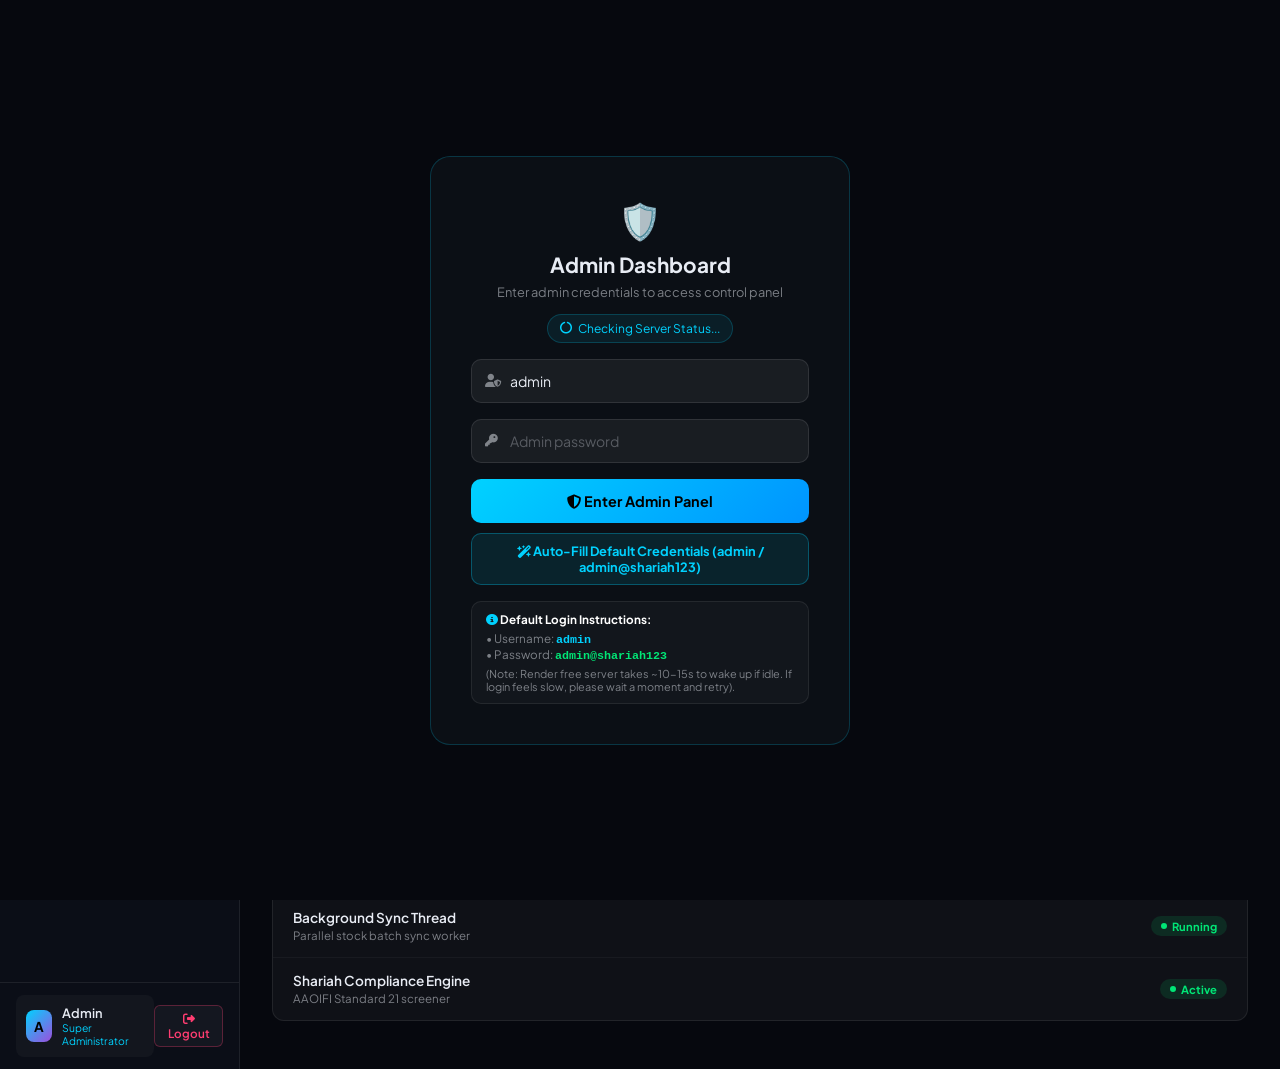
==== commit 8b6382b1: "feat: Enhanced Admin login gate with server ping indicator, 1-click auto-fill & detailed error diagn" ====
--- a/static/admin.html
+++ b/static/admin.html
@@ -594,22 +594,43 @@
 
 <!-- Admin Login Gate -->
 <div id="adminLoginGate">
-    <div class="admin-login-box">
-        <div class="logo">🛡️</div>
+    <div class="admin-login-box" style="width: 420px; text-align: center;">
+        <div class="logo" style="font-size: 2.2rem; margin-bottom: 8px;">🛡️</div>
         <h2>Admin Dashboard</h2>
-        <p>Enter admin credentials to access control panel</p>
+        <p style="font-size: 0.8rem; color: var(--text-dim); margin-bottom: 14px;">Enter admin credentials to access control panel</p>
+        
+        <!-- Live Backend Ping Pill -->
+        <div id="loginServerPing" style="margin-bottom: 16px; padding: 6px 12px; border-radius: 20px; font-size: 0.75rem; background: rgba(0,210,255,0.08); border: 1px solid rgba(0,210,255,0.2); color: var(--accent); display: inline-flex; align-items: center; gap: 6px;">
+            <i class="fa-solid fa-circle-notch fa-spin"></i> Checking Server Status...
+        </div>
+
         <div class="admin-field">
             <i class="fa-solid fa-user-shield"></i>
-            <input type="text" id="adminUser" placeholder="Admin username" value="admin">
+            <input type="text" id="adminUser" placeholder="Admin username (default: admin)" value="admin">
         </div>
         <div class="admin-field">
             <i class="fa-solid fa-key"></i>
             <input type="password" id="adminPass" placeholder="Admin password" onkeydown="if(event.key==='Enter') doAdminLogin()">
         </div>
-        <button class="btn-admin-login" onclick="doAdminLogin()">
+
+        <button class="btn-admin-login" id="btnAdminLogin" onclick="doAdminLogin()">
             <i class="fa-solid fa-shield-halved"></i> Enter Admin Panel
         </button>
-        <p class="admin-err" id="adminErr">❌ Wrong credentials. Default: admin / admin@shariah123</p>
+
+        <!-- Quick Auto-Fill Default Credentials -->
+        <button type="button" onclick="fillDefaultAdminCreds()" style="width: 100%; margin-top: 10px; padding: 9px; background: rgba(0,210,255,0.1); border: 1px solid rgba(0,210,255,0.3); border-radius: 10px; color: var(--accent); font-family: inherit; font-size: 0.8rem; font-weight: 700; cursor: pointer; transition: all 0.2s;">
+            <i class="fa-solid fa-wand-magic-sparkles"></i> Auto-Fill Default Credentials (admin / admin@shariah123)
+        </button>
+
+        <div id="adminErr" class="admin-err" style="display:none; margin-top: 14px; padding: 10px; background: rgba(255,61,113,0.1); border: 1px solid rgba(255,61,113,0.3); border-radius: 8px; color: var(--red); font-size: 0.78rem; text-align: left;"></div>
+
+        <!-- Instructions Box -->
+        <div style="margin-top: 16px; padding: 10px 14px; background: rgba(255,255,255,0.03); border: 1px solid var(--card-border); border-radius: 10px; font-size: 0.73rem; text-align: left; color: var(--text-dim);">
+            <div style="font-weight:700; color:#fff; margin-bottom:4px;"><i class="fa-solid fa-circle-info" style="color:var(--accent);"></i> Default Login Instructions:</div>
+            <div>• Username: <code style="color:var(--accent); font-weight:700;">admin</code></div>
+            <div>• Password: <code style="color:var(--green); font-weight:700;">admin@shariah123</code></div>
+            <div style="margin-top:4px; font-size:0.68rem; color:var(--text-dim);">(Note: Render free server takes ~10-15s to wake up if idle. If login feels slow, please wait a moment and retry).</div>
+        </div>
     </div>
 </div>
 
@@ -1483,15 +1504,65 @@
         };
     }
 
+    function fillDefaultAdminCreds() {
+        document.getElementById('adminUser').value = 'admin';
+        document.getElementById('adminPass').value = 'admin@shariah123';
+        const errEl = document.getElementById('adminErr');
+        if (errEl) {
+            errEl.style.display = 'block';
+            errEl.style.background = 'rgba(0,230,118,0.1)';
+            errEl.style.color = '#00e676';
+            errEl.style.borderColor = 'rgba(0,230,118,0.3)';
+            errEl.innerHTML = '✅ <strong>Default credentials pre-filled!</strong> Username: <code>admin</code> | Password: <code>admin@shariah123</code>. Click "Enter Admin Panel" below.';
+        }
+    }
+
+    async function checkLoginServerStatus() {
+        const pingEl = document.getElementById('loginServerPing');
+        if (!pingEl) return;
+        try {
+            const startTime = Date.now();
+            const res = await fetch('/api/status');
+            const latency = Date.now() - startTime;
+            if (res.ok) {
+                const status = await res.json();
+                pingEl.style.background = 'rgba(0,230,118,0.12)';
+                pingEl.style.color = '#00e676';
+                pingEl.style.borderColor = 'rgba(0,230,118,0.3)';
+                pingEl.innerHTML = `<span class="status-dot-pulse"></span> Backend Connected (${latency}ms) • ${status.total_stocks || 0} stocks active`;
+            } else {
+                pingEl.style.background = 'rgba(249,199,79,0.12)';
+                pingEl.style.color = '#f9c74f';
+                pingEl.innerHTML = `⚠️ Server Responded with status ${res.status}`;
+            }
+        } catch(e) {
+            pingEl.style.background = 'rgba(249,199,79,0.12)';
+            pingEl.style.color = '#f9c74f';
+            pingEl.innerHTML = `⏳ Server spin-up in progress (Render takes ~15s). Retry in a moment.`;
+        }
+    }
+    checkLoginServerStatus();
+
     async function doAdminLogin() {
         const u = document.getElementById('adminUser').value.trim();
         const p = document.getElementById('adminPass').value;
         const errEl = document.getElementById('adminErr');
+        const btnLogin = document.getElementById('btnAdminLogin');
+
         if (!u || !p) {
             errEl.style.display = 'block';
-            errEl.textContent = '❌ Please enter username and password.';
+            errEl.style.background = 'rgba(255,61,113,0.1)';
+            errEl.style.color = '#ff3d71';
+            errEl.style.borderColor = 'rgba(255,61,113,0.3)';
+            errEl.innerHTML = '❌ Please enter both Admin Username and Password. Click "Auto-Fill Default Credentials" if unsure.';
             return;
         }
+
+        if (btnLogin) {
+            btnLogin.disabled = true;
+            btnLogin.innerHTML = '<i class="fa-solid fa-circle-notch fa-spin"></i> Verifying Credentials...';
+        }
+        errEl.style.display = 'none';
 
         try {
             const res = await fetch('/api/admin/login', {
@@ -1500,7 +1571,7 @@
                 body: JSON.stringify({ username: u, password: p })
             });
             const data = await res.json();
-            if (data.success) {
+            if (res.ok && data.success) {
                 localStorage.setItem('admin_authed', '1');
                 localStorage.setItem('admin_token', data.token);
                 localStorage.setItem('admin_username', u);
@@ -1511,11 +1582,22 @@
                 refreshDashboard();
             } else {
                 errEl.style.display = 'block';
-                errEl.textContent = '❌ ' + (data.error || 'Wrong credentials');
+                errEl.style.background = 'rgba(255,61,113,0.12)';
+                errEl.style.color = '#ff3d71';
+                errEl.style.borderColor = 'rgba(255,61,113,0.3)';
+                errEl.innerHTML = `❌ <strong>Login Failed:</strong> ${data.error || 'Wrong Password!'}<br><span style="font-size:0.72rem; color:var(--text-dim);">Entered Username: "${u}". Default Admin Username is <strong>admin</strong> and Password is <strong>admin@shariah123</strong>.</span>`;
             }
         } catch(e) {
             errEl.style.display = 'block';
-            errEl.textContent = '❌ Error communicating with server.';
+            errEl.style.background = 'rgba(249,199,79,0.12)';
+            errEl.style.color = '#f9c74f';
+            errEl.style.borderColor = 'rgba(249,199,79,0.3)';
+            errEl.innerHTML = `⏳ <strong>Server Delay / Network Note:</strong> Could not connect to backend server right away. If hosting on Render free tier, server takes ~15 seconds to wake up. Please wait 5 seconds and click "Enter Admin Panel" again!`;
+        } finally {
+            if (btnLogin) {
+                btnLogin.disabled = false;
+                btnLogin.innerHTML = '<i class="fa-solid fa-shield-halved"></i> Enter Admin Panel';
+            }
         }
     }
 
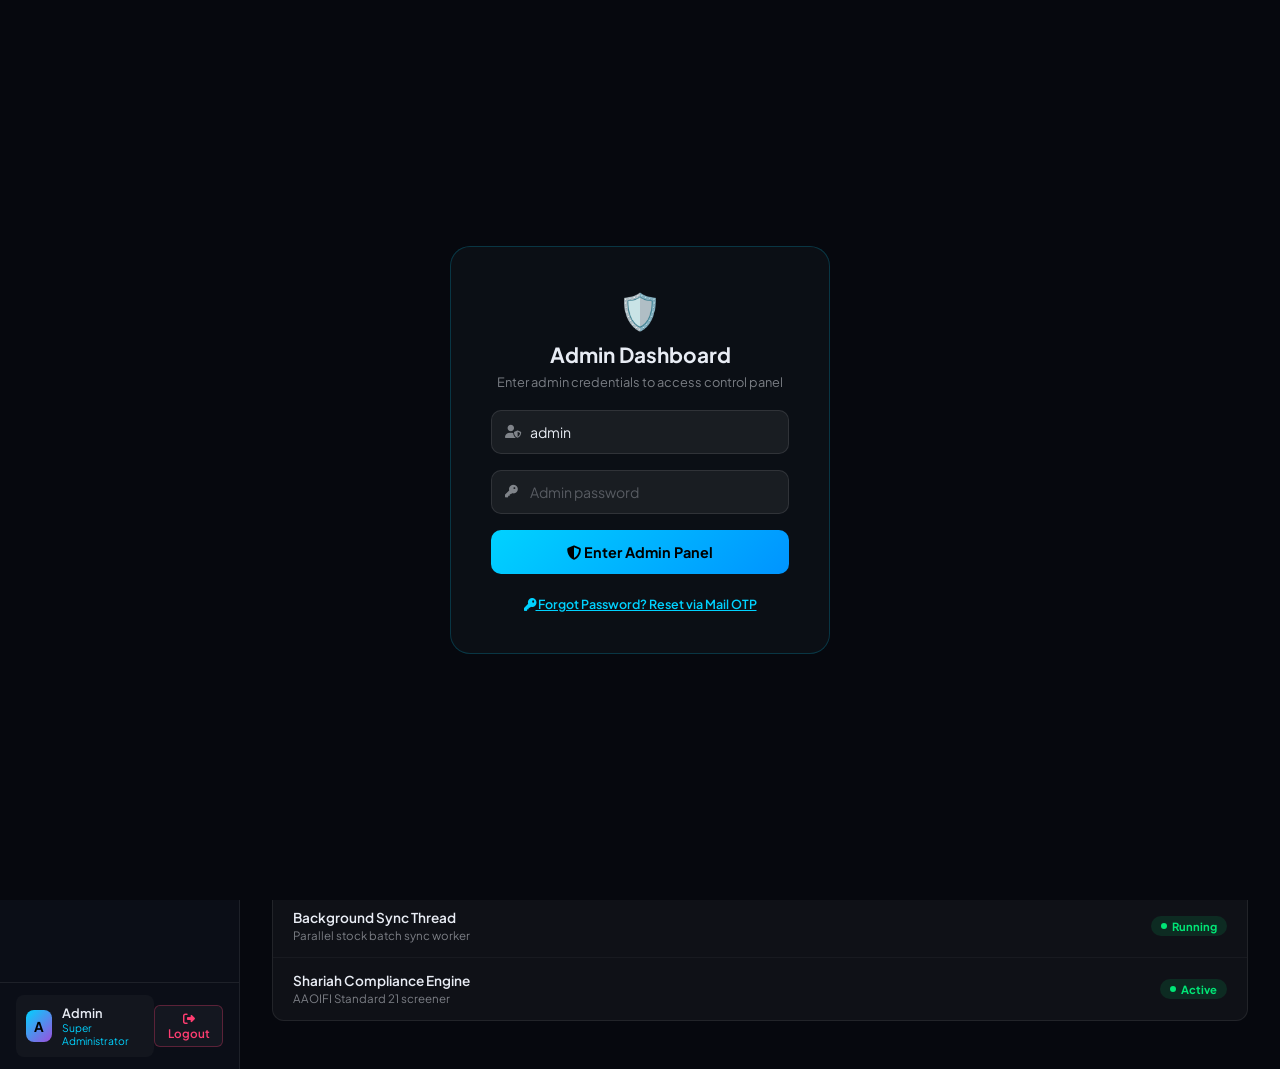
==== commit 0900f164: "feat: Add Admin Forgot Password Mail OTP Reset flow and clean up login gate UI" ====
--- a/static/admin.html
+++ b/static/admin.html
@@ -594,43 +594,76 @@
 
 <!-- Admin Login Gate -->
 <div id="adminLoginGate">
-    <div class="admin-login-box" style="width: 420px; text-align: center;">
+    <div class="admin-login-box" style="width: 380px; text-align: center;">
         <div class="logo" style="font-size: 2.2rem; margin-bottom: 8px;">🛡️</div>
         <h2>Admin Dashboard</h2>
-        <p style="font-size: 0.8rem; color: var(--text-dim); margin-bottom: 14px;">Enter admin credentials to access control panel</p>
+        <p style="font-size: 0.8rem; color: var(--text-dim); margin-bottom: 20px;">Enter admin credentials to access control panel</p>
         
-        <!-- Live Backend Ping Pill -->
-        <div id="loginServerPing" style="margin-bottom: 16px; padding: 6px 12px; border-radius: 20px; font-size: 0.75rem; background: rgba(0,210,255,0.08); border: 1px solid rgba(0,210,255,0.2); color: var(--accent); display: inline-flex; align-items: center; gap: 6px;">
-            <i class="fa-solid fa-circle-notch fa-spin"></i> Checking Server Status...
-        </div>
-
-        <div class="admin-field">
-            <i class="fa-solid fa-user-shield"></i>
-            <input type="text" id="adminUser" placeholder="Admin username (default: admin)" value="admin">
-        </div>
-        <div class="admin-field">
-            <i class="fa-solid fa-key"></i>
-            <input type="password" id="adminPass" placeholder="Admin password" onkeydown="if(event.key==='Enter') doAdminLogin()">
-        </div>
-
-        <button class="btn-admin-login" id="btnAdminLogin" onclick="doAdminLogin()">
-            <i class="fa-solid fa-shield-halved"></i> Enter Admin Panel
-        </button>
-
-        <!-- Quick Auto-Fill Default Credentials -->
-        <button type="button" onclick="fillDefaultAdminCreds()" style="width: 100%; margin-top: 10px; padding: 9px; background: rgba(0,210,255,0.1); border: 1px solid rgba(0,210,255,0.3); border-radius: 10px; color: var(--accent); font-family: inherit; font-size: 0.8rem; font-weight: 700; cursor: pointer; transition: all 0.2s;">
-            <i class="fa-solid fa-wand-magic-sparkles"></i> Auto-Fill Default Credentials (admin / admin@shariah123)
-        </button>
-
-        <div id="adminErr" class="admin-err" style="display:none; margin-top: 14px; padding: 10px; background: rgba(255,61,113,0.1); border: 1px solid rgba(255,61,113,0.3); border-radius: 8px; color: var(--red); font-size: 0.78rem; text-align: left;"></div>
-
-        <!-- Instructions Box -->
-        <div style="margin-top: 16px; padding: 10px 14px; background: rgba(255,255,255,0.03); border: 1px solid var(--card-border); border-radius: 10px; font-size: 0.73rem; text-align: left; color: var(--text-dim);">
-            <div style="font-weight:700; color:#fff; margin-bottom:4px;"><i class="fa-solid fa-circle-info" style="color:var(--accent);"></i> Default Login Instructions:</div>
-            <div>• Username: <code style="color:var(--accent); font-weight:700;">admin</code></div>
-            <div>• Password: <code style="color:var(--green); font-weight:700;">admin@shariah123</code></div>
-            <div style="margin-top:4px; font-size:0.68rem; color:var(--text-dim);">(Note: Render free server takes ~10-15s to wake up if idle. If login feels slow, please wait a moment and retry).</div>
-        </div>
+        <!-- Standard Login View -->
+        <div id="adminLoginMainView">
+            <div class="admin-field">
+                <i class="fa-solid fa-user-shield"></i>
+                <input type="text" id="adminUser" placeholder="Admin username" value="admin">
+            </div>
+            <div class="admin-field">
+                <i class="fa-solid fa-key"></i>
+                <input type="password" id="adminPass" placeholder="Admin password" onkeydown="if(event.key==='Enter') doAdminLogin()">
+            </div>
+
+            <button class="btn-admin-login" id="btnAdminLogin" onclick="doAdminLogin()">
+                <i class="fa-solid fa-shield-halved"></i> Enter Admin Panel
+            </button>
+
+            <div id="adminErr" class="admin-err" style="display:none; margin-top: 14px; padding: 10px; background: rgba(255,61,113,0.1); border: 1px solid rgba(255,61,113,0.3); border-radius: 8px; color: var(--red); font-size: 0.78rem; text-align: left;"></div>
+
+            <div style="margin-top: 18px; text-align: center;">
+                <button type="button" onclick="showResetPasswordView()" style="background: none; border: none; color: var(--accent); font-family: inherit; font-size: 0.78rem; font-weight: 600; cursor: pointer; text-decoration: underline;">
+                    <i class="fa-solid fa-key"></i> Forgot Password? Reset via Mail OTP
+                </button>
+            </div>
+        </div>
+
+        <!-- Reset Password via Mail OTP View -->
+        <div id="adminResetPasswordView" style="display: none; text-align: left; margin-top: 10px;">
+            <div style="font-size: 0.9rem; font-weight: 700; color: #fff; margin-bottom: 6px;">
+                <i class="fa-solid fa-envelope-open-text" style="color: var(--accent);"></i> Reset Admin Password
+            </div>
+            <p style="font-size: 0.75rem; color: var(--text-dim); margin-bottom: 14px;">
+                Enter email address to receive 6-digit verification OTP code for resetting admin password.
+            </p>
+
+            <div class="admin-field">
+                <i class="fa-solid fa-envelope"></i>
+                <input type="email" id="resetAdminEmail" placeholder="Enter email address (e.g. admin@shariah.in)" value="admin@shariah.in">
+            </div>
+
+            <!-- OTP & New Password Step (Hidden initially) -->
+            <div id="resetOtpStep" style="display: none;">
+                <div class="admin-field">
+                    <i class="fa-solid fa-shield-halved"></i>
+                    <input type="text" id="resetOtpCode" placeholder="6-digit Mail OTP code" maxlength="6" style="letter-spacing: 3px; font-weight: 700;">
+                </div>
+                <div class="admin-field">
+                    <i class="fa-solid fa-lock"></i>
+                    <input type="password" id="resetNewPass" placeholder="Enter new password">
+                </div>
+            </div>
+
+            <div id="resetAlert" style="display:none; padding: 10px; border-radius: 8px; font-size: 0.76rem; margin-bottom: 12px; border: 1px solid transparent;"></div>
+
+            <button type="button" id="btnRequestOtp" class="btn-admin-login" onclick="requestAdminResetOtp()" style="margin-bottom: 8px;">
+                <i class="fa-solid fa-paper-plane"></i> Send Mail OTP Code
+            </button>
+
+            <button type="button" id="btnSubmitReset" class="btn-admin-login" onclick="submitAdminResetPassword()" style="display: none; margin-bottom: 8px; background: linear-gradient(135deg, #00e676, #00b248);">
+                <i class="fa-solid fa-check-double"></i> Confirm & Reset Password
+            </button>
+
+            <button type="button" onclick="showLoginMainView()" style="width: 100%; background: none; border: none; color: var(--text-dim); font-family: inherit; font-size: 0.78rem; cursor: pointer; padding: 6px;">
+                <i class="fa-solid fa-arrow-left"></i> Back to Login
+            </button>
+        </div>
+
     </div>
 </div>
 
@@ -1504,44 +1537,134 @@
         };
     }
 
-    function fillDefaultAdminCreds() {
-        document.getElementById('adminUser').value = 'admin';
-        document.getElementById('adminPass').value = 'admin@shariah123';
-        const errEl = document.getElementById('adminErr');
-        if (errEl) {
-            errEl.style.display = 'block';
-            errEl.style.background = 'rgba(0,230,118,0.1)';
-            errEl.style.color = '#00e676';
-            errEl.style.borderColor = 'rgba(0,230,118,0.3)';
-            errEl.innerHTML = '✅ <strong>Default credentials pre-filled!</strong> Username: <code>admin</code> | Password: <code>admin@shariah123</code>. Click "Enter Admin Panel" below.';
-        }
-    }
-
-    async function checkLoginServerStatus() {
-        const pingEl = document.getElementById('loginServerPing');
-        if (!pingEl) return;
+    function showResetPasswordView() {
+        document.getElementById('adminLoginMainView').style.display = 'none';
+        document.getElementById('adminResetPasswordView').style.display = 'block';
+    }
+
+    function showLoginMainView() {
+        document.getElementById('adminResetPasswordView').style.display = 'none';
+        document.getElementById('adminLoginMainView').style.display = 'block';
+    }
+
+    async function requestAdminResetOtp() {
+        const email = document.getElementById('resetAdminEmail').value.trim();
+        const alertEl = document.getElementById('resetAlert');
+        const btnReq = document.getElementById('btnRequestOtp');
+        if (!email) {
+            alertEl.style.display = 'block';
+            alertEl.style.background = 'rgba(255,61,113,0.1)';
+            alertEl.style.color = '#ff3d71';
+            alertEl.style.borderColor = 'rgba(255,61,113,0.3)';
+            alertEl.innerHTML = '❌ Please enter your email address.';
+            return;
+        }
+
+        btnReq.disabled = true;
+        btnReq.innerHTML = '<i class="fa-solid fa-circle-notch fa-spin"></i> Generating OTP...';
+
         try {
-            const startTime = Date.now();
-            const res = await fetch('/api/status');
-            const latency = Date.now() - startTime;
-            if (res.ok) {
-                const status = await res.json();
-                pingEl.style.background = 'rgba(0,230,118,0.12)';
-                pingEl.style.color = '#00e676';
-                pingEl.style.borderColor = 'rgba(0,230,118,0.3)';
-                pingEl.innerHTML = `<span class="status-dot-pulse"></span> Backend Connected (${latency}ms) • ${status.total_stocks || 0} stocks active`;
+            const res = await fetch('/api/admin/request_reset_otp', {
+                method: 'POST',
+                headers: { 'Content-Type': 'application/json' },
+                body: JSON.stringify({ email: email })
+            });
+            const data = await res.json();
+            if (data.success) {
+                alertEl.style.display = 'block';
+                alertEl.style.background = 'rgba(0,230,118,0.12)';
+                alertEl.style.color = '#00e676';
+                alertEl.style.borderColor = 'rgba(0,230,118,0.3)';
+                let msg = `✅ <strong>${data.message}</strong>`;
+                if (data.otp_code) {
+                    msg += `<br><span style="color:#fff; font-weight:700;">Verification OTP Code: <code style="color:var(--accent); font-size:1.1rem; letter-spacing:2px;">${data.otp_code}</code></span>`;
+                }
+                alertEl.innerHTML = msg;
+
+                document.getElementById('resetOtpStep').style.display = 'block';
+                document.getElementById('btnSubmitReset').style.display = 'block';
+                btnReq.style.display = 'none';
             } else {
-                pingEl.style.background = 'rgba(249,199,79,0.12)';
-                pingEl.style.color = '#f9c74f';
-                pingEl.innerHTML = `⚠️ Server Responded with status ${res.status}`;
+                alertEl.style.display = 'block';
+                alertEl.style.background = 'rgba(255,61,113,0.1)';
+                alertEl.style.color = '#ff3d71';
+                alertEl.style.borderColor = 'rgba(255,61,113,0.3)';
+                alertEl.innerHTML = `❌ ${data.error || 'Failed to request OTP'}`;
             }
         } catch(e) {
-            pingEl.style.background = 'rgba(249,199,79,0.12)';
-            pingEl.style.color = '#f9c74f';
-            pingEl.innerHTML = `⏳ Server spin-up in progress (Render takes ~15s). Retry in a moment.`;
-        }
-    }
-    checkLoginServerStatus();
+            alertEl.style.display = 'block';
+            alertEl.style.background = 'rgba(255,61,113,0.1)';
+            alertEl.style.color = '#ff3d71';
+            alertEl.style.borderColor = 'rgba(255,61,113,0.3)';
+            alertEl.innerHTML = '❌ Error communicating with server. Please try again.';
+        } finally {
+            btnReq.disabled = false;
+            btnReq.innerHTML = '<i class="fa-solid fa-paper-plane"></i> Resend Mail OTP Code';
+        }
+    }
+
+    async function submitAdminResetPassword() {
+        const otp_code = document.getElementById('resetOtpCode').value.trim();
+        const new_password = document.getElementById('resetNewPass').value.trim();
+        const alertEl = document.getElementById('resetAlert');
+        const btnSub = document.getElementById('btnSubmitReset');
+
+        if (!otp_code || !new_password) {
+            alertEl.style.display = 'block';
+            alertEl.style.background = 'rgba(255,61,113,0.1)';
+            alertEl.style.color = '#ff3d71';
+            alertEl.style.borderColor = 'rgba(255,61,113,0.3)';
+            alertEl.innerHTML = '❌ Please enter 6-digit Mail OTP code and your new password.';
+            return;
+        }
+
+        btnSub.disabled = true;
+        btnSub.innerHTML = '<i class="fa-solid fa-circle-notch fa-spin"></i> Resetting Password...';
+
+        try {
+            const res = await fetch('/api/admin/reset_password_otp', {
+                method: 'POST',
+                headers: { 'Content-Type': 'application/json' },
+                body: JSON.stringify({ otp_code, new_password })
+            });
+            const data = await res.json();
+            if (data.success) {
+                alertEl.style.display = 'block';
+                alertEl.style.background = 'rgba(0,230,118,0.15)';
+                alertEl.style.color = '#00e676';
+                alertEl.style.borderColor = 'rgba(0,230,118,0.4)';
+                alertEl.innerHTML = `🎉 <strong>Success!</strong> ${data.message}`;
+
+                setTimeout(() => {
+                    document.getElementById('adminPass').value = new_password;
+                    showLoginMainView();
+                    const errEl = document.getElementById('adminErr');
+                    if (errEl) {
+                        errEl.style.display = 'block';
+                        errEl.style.background = 'rgba(0,230,118,0.12)';
+                        errEl.style.color = '#00e676';
+                        errEl.style.borderColor = 'rgba(0,230,118,0.3)';
+                        errEl.innerHTML = '✅ Password reset successfully! Click "Enter Admin Panel" to log in with your new password.';
+                    }
+                }, 1200);
+            } else {
+                alertEl.style.display = 'block';
+                alertEl.style.background = 'rgba(255,61,113,0.1)';
+                alertEl.style.color = '#ff3d71';
+                alertEl.style.borderColor = 'rgba(255,61,113,0.3)';
+                alertEl.innerHTML = `❌ ${data.error || 'Password reset failed'}`;
+            }
+        } catch(e) {
+            alertEl.style.display = 'block';
+            alertEl.style.background = 'rgba(255,61,113,0.1)';
+            alertEl.style.color = '#ff3d71';
+            alertEl.style.borderColor = 'rgba(255,61,113,0.3)';
+            alertEl.innerHTML = '❌ Error resetting password. Try again.';
+        } finally {
+            btnSub.disabled = false;
+            btnSub.innerHTML = '<i class="fa-solid fa-check-double"></i> Confirm & Reset Password';
+        }
+    }
 
     async function doAdminLogin() {
         const u = document.getElementById('adminUser').value.trim();
@@ -1554,13 +1677,13 @@
             errEl.style.background = 'rgba(255,61,113,0.1)';
             errEl.style.color = '#ff3d71';
             errEl.style.borderColor = 'rgba(255,61,113,0.3)';
-            errEl.innerHTML = '❌ Please enter both Admin Username and Password. Click "Auto-Fill Default Credentials" if unsure.';
+            errEl.innerHTML = '❌ Please enter both Username and Password.';
             return;
         }
 
         if (btnLogin) {
             btnLogin.disabled = true;
-            btnLogin.innerHTML = '<i class="fa-solid fa-circle-notch fa-spin"></i> Verifying Credentials...';
+            btnLogin.innerHTML = '<i class="fa-solid fa-circle-notch fa-spin"></i> Logging in...';
         }
         errEl.style.display = 'none';
 
@@ -1585,14 +1708,14 @@
                 errEl.style.background = 'rgba(255,61,113,0.12)';
                 errEl.style.color = '#ff3d71';
                 errEl.style.borderColor = 'rgba(255,61,113,0.3)';
-                errEl.innerHTML = `❌ <strong>Login Failed:</strong> ${data.error || 'Wrong Password!'}<br><span style="font-size:0.72rem; color:var(--text-dim);">Entered Username: "${u}". Default Admin Username is <strong>admin</strong> and Password is <strong>admin@shariah123</strong>.</span>`;
+                errEl.innerHTML = `❌ <strong>Login Failed:</strong> ${data.error || 'Wrong Password!'}`;
             }
         } catch(e) {
             errEl.style.display = 'block';
             errEl.style.background = 'rgba(249,199,79,0.12)';
             errEl.style.color = '#f9c74f';
             errEl.style.borderColor = 'rgba(249,199,79,0.3)';
-            errEl.innerHTML = `⏳ <strong>Server Delay / Network Note:</strong> Could not connect to backend server right away. If hosting on Render free tier, server takes ~15 seconds to wake up. Please wait 5 seconds and click "Enter Admin Panel" again!`;
+            errEl.innerHTML = `⏳ <strong>Server Delay:</strong> Could not connect to backend server right away. If server is starting up, please try again in 5 seconds.`;
         } finally {
             if (btnLogin) {
                 btnLogin.disabled = false;
